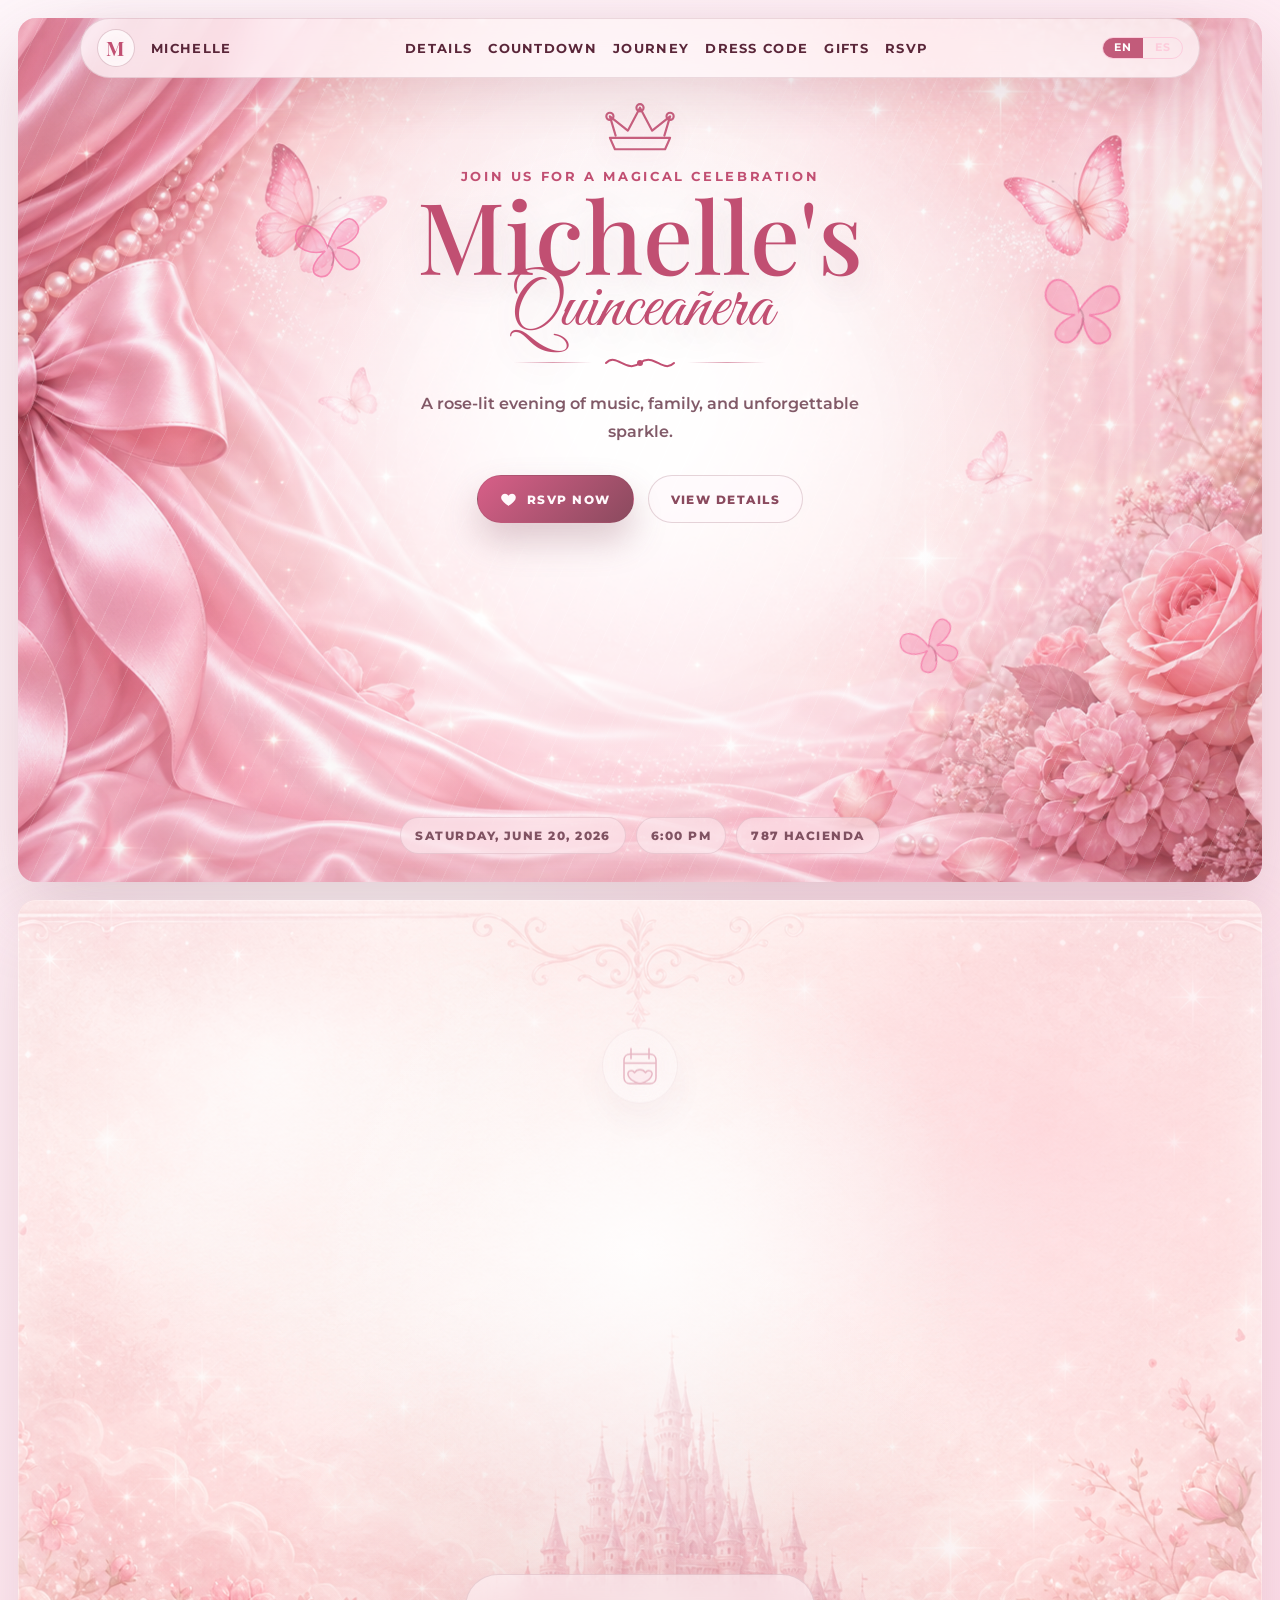
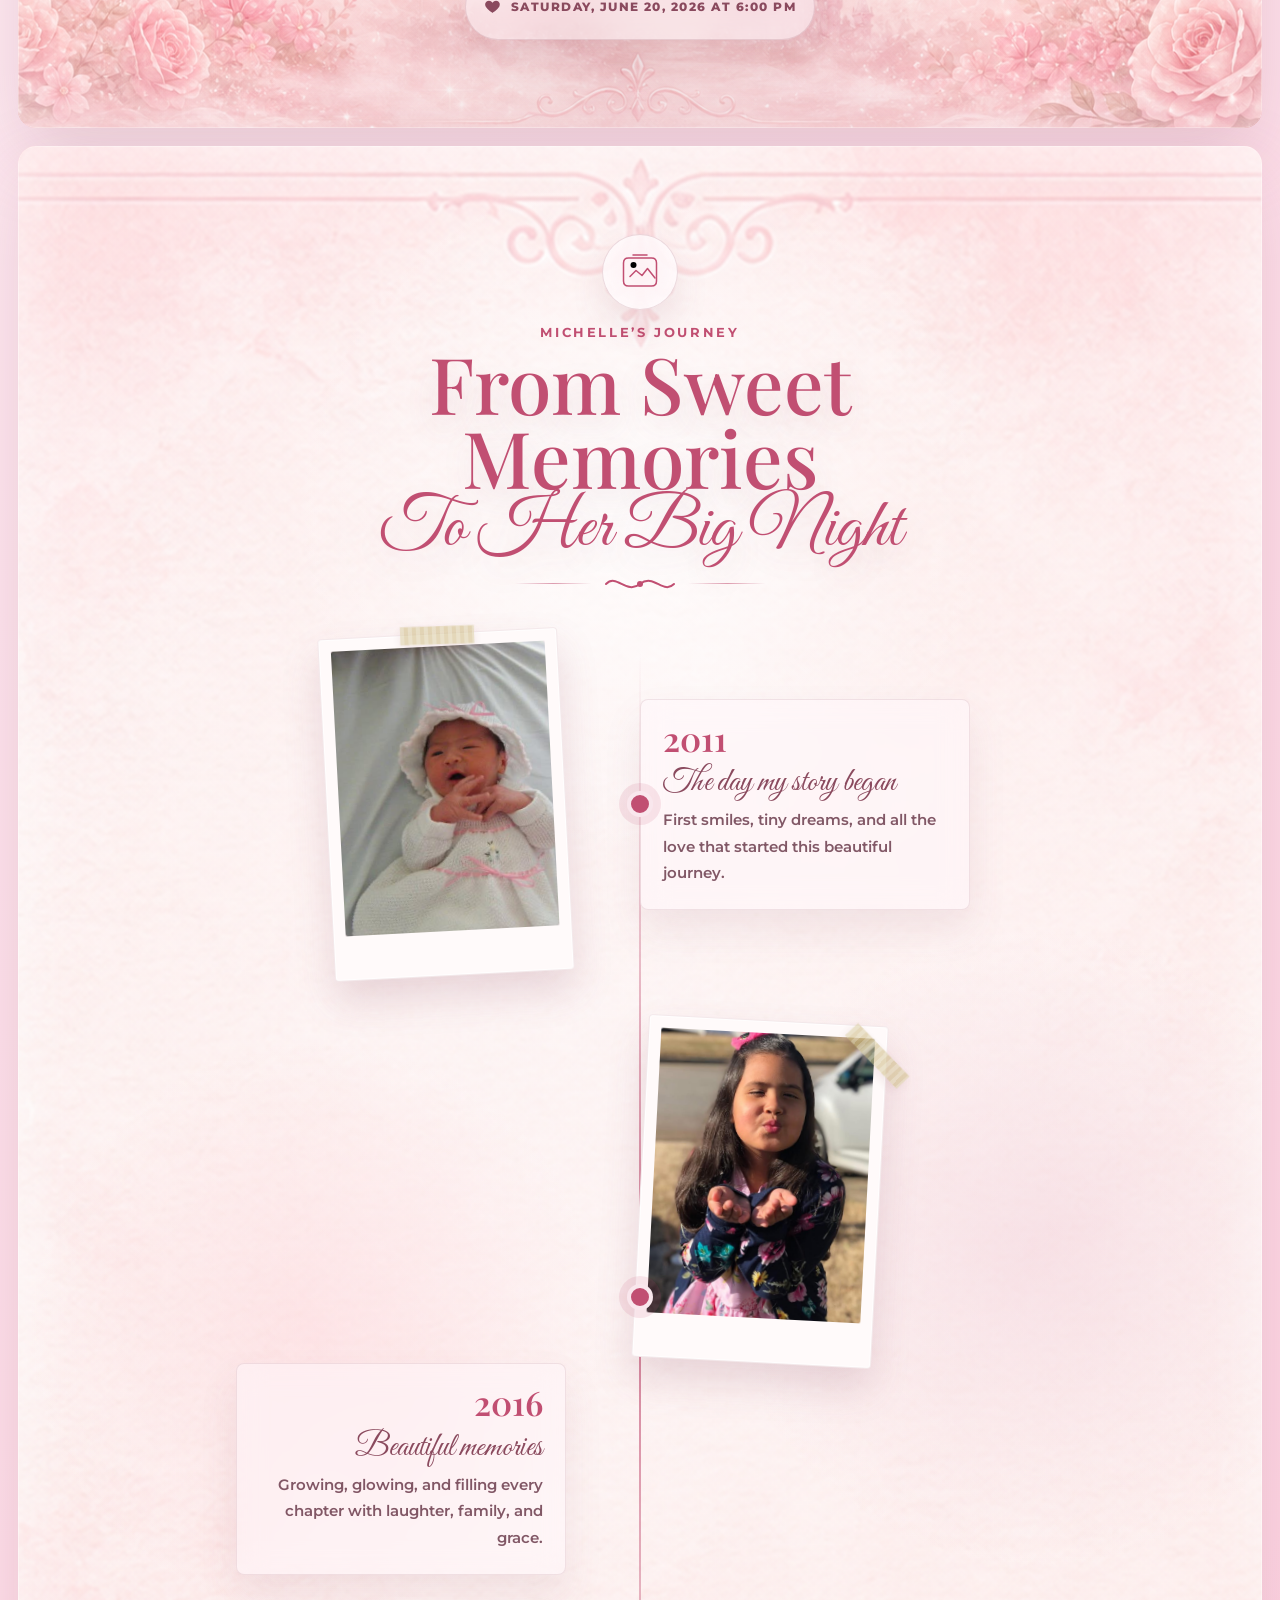
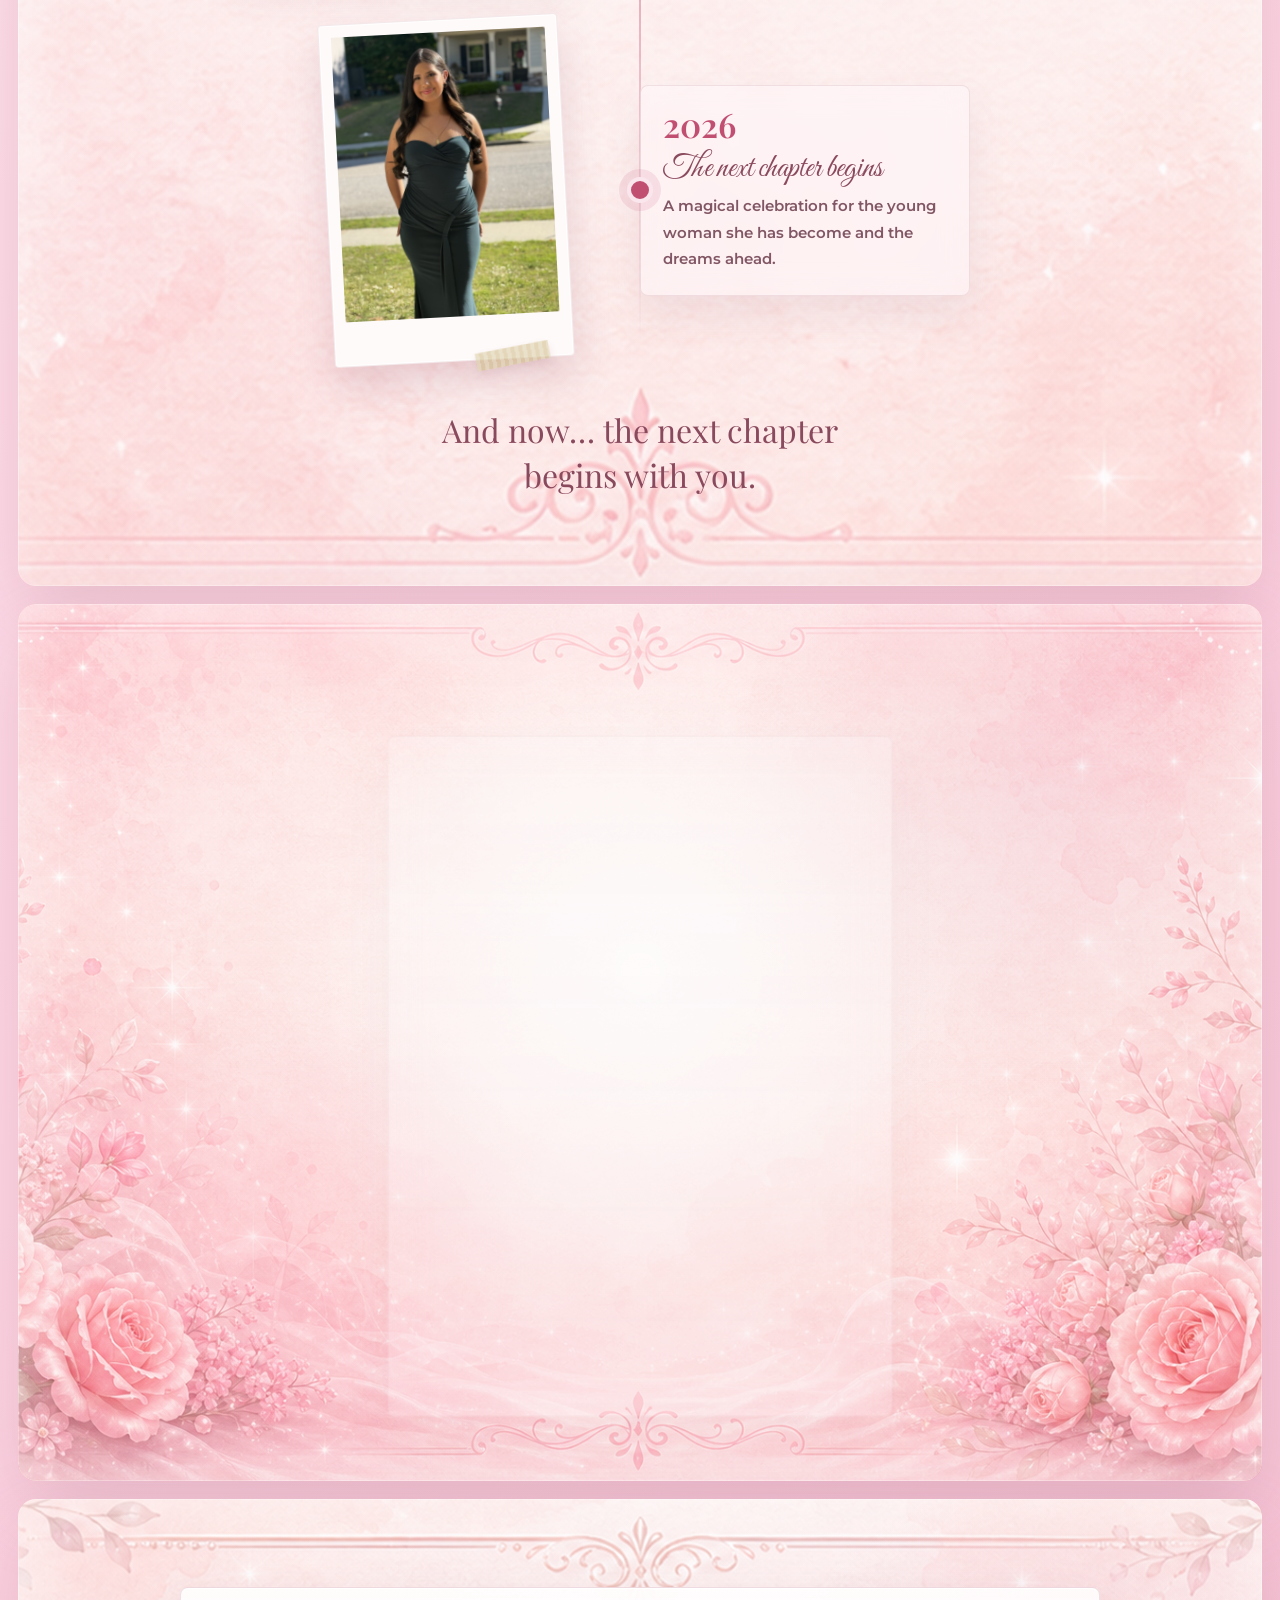
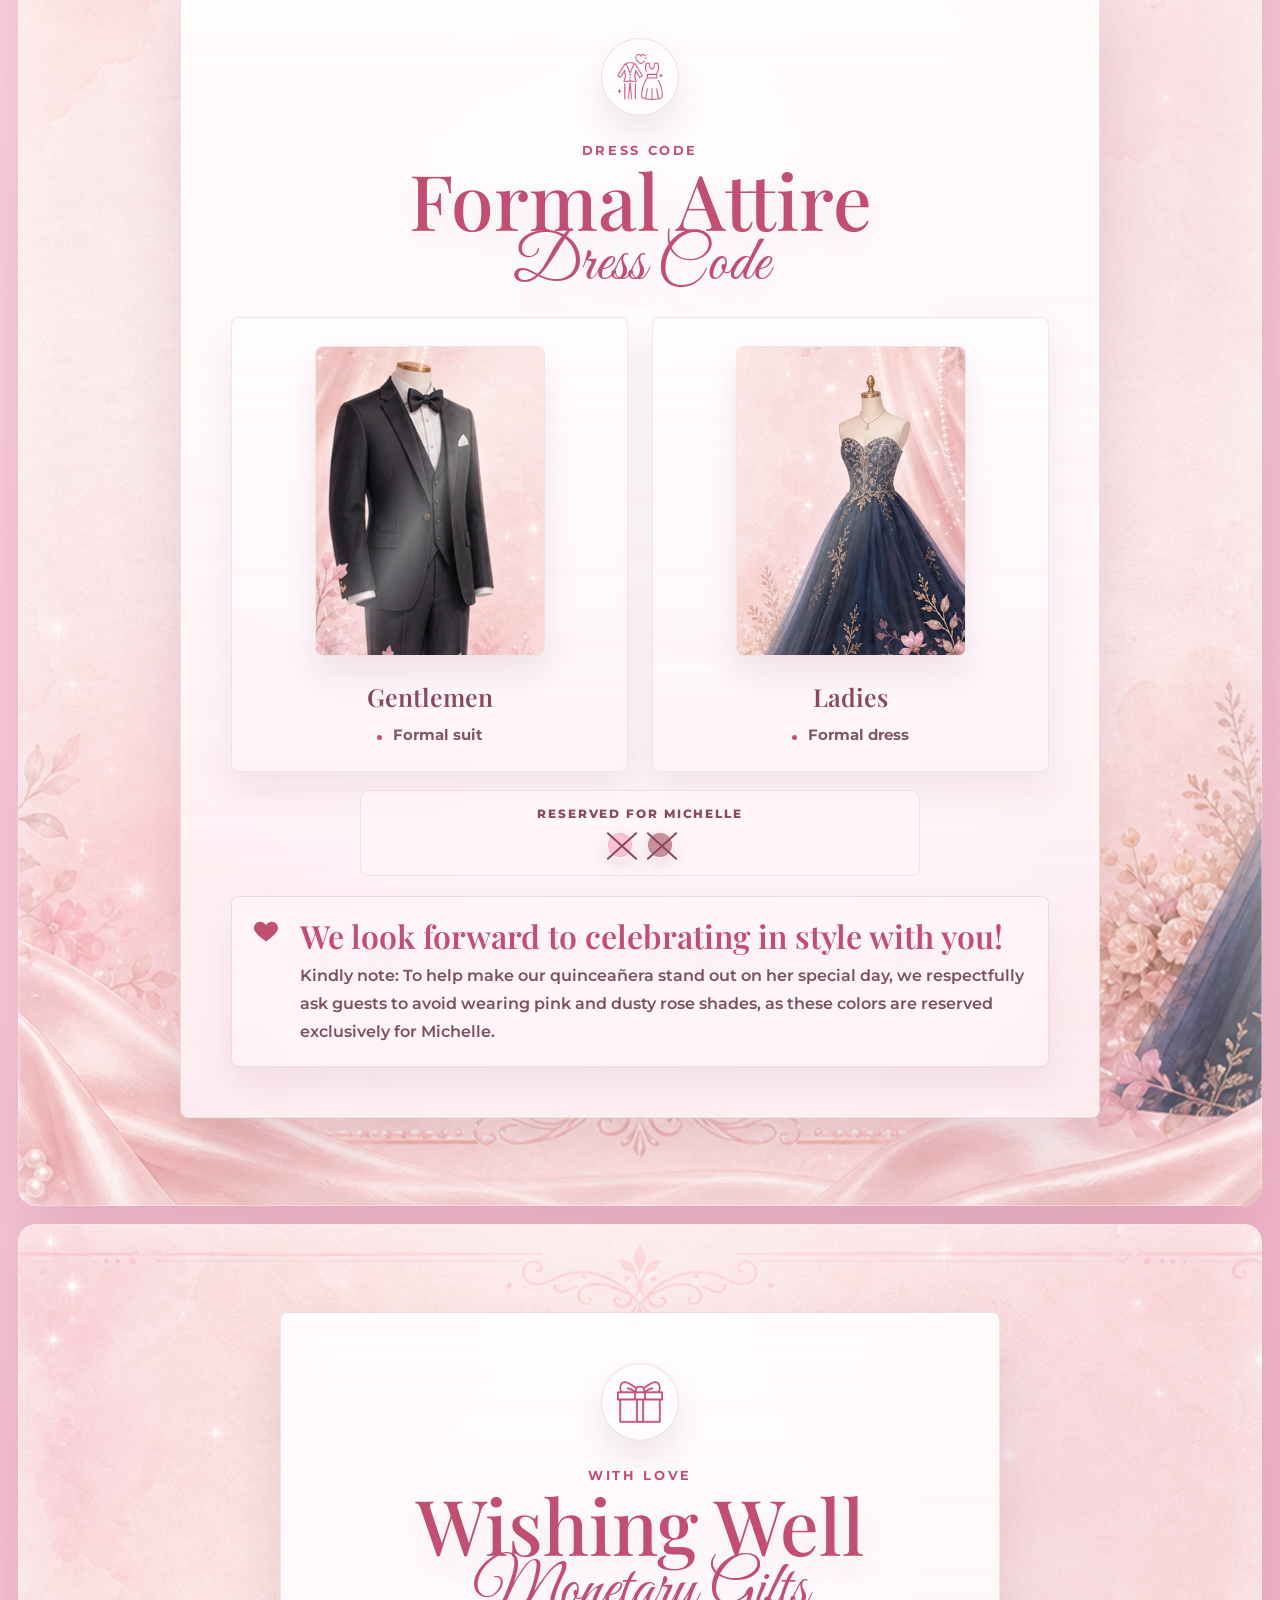
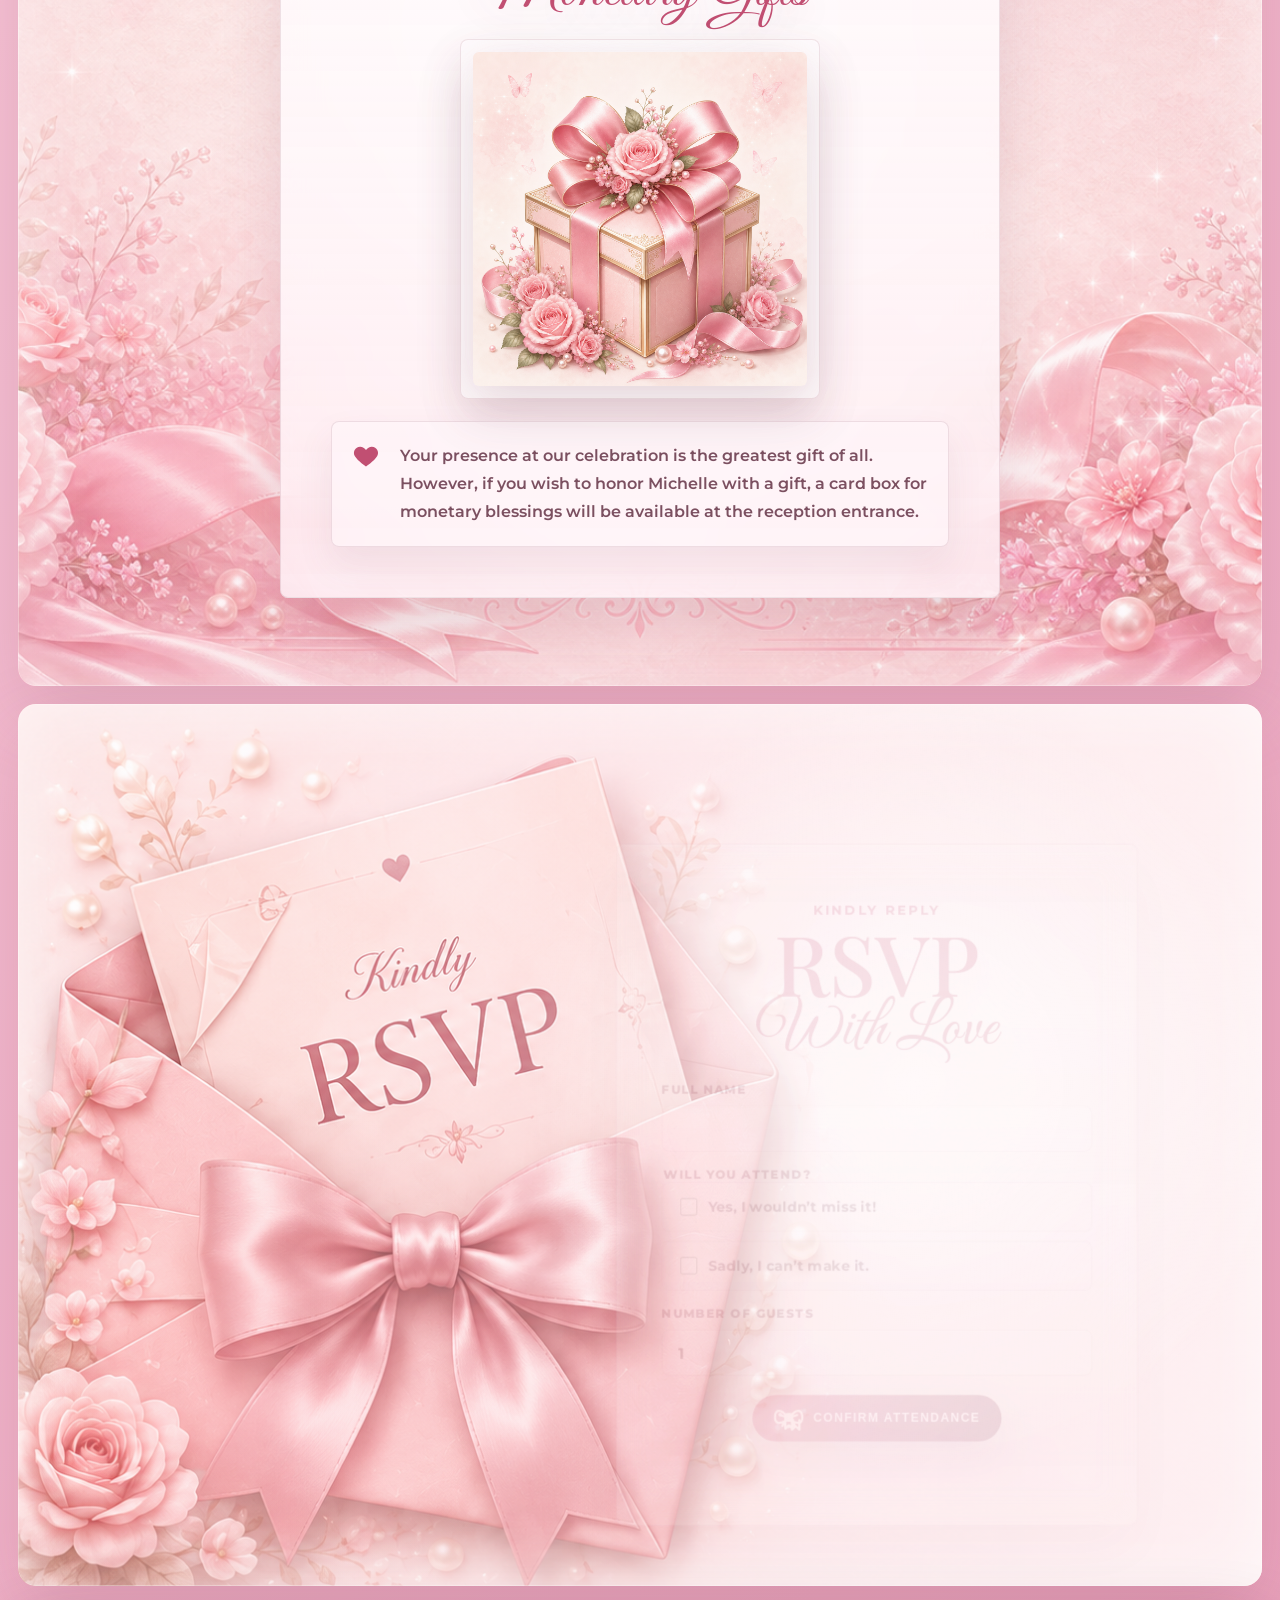
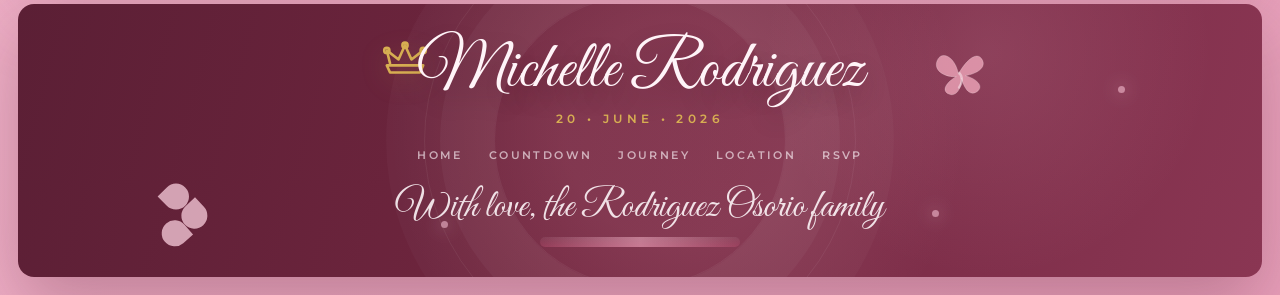
==== index.html @ 4de67189 "Add project files" ====
<!DOCTYPE html>
<html lang="en">
  <head>
    <meta charset="UTF-8" />
    <meta name="viewport" content="width=device-width, initial-scale=1.0" />
    <title>Michelle's Quinceanera Hero</title>
    <link rel="preconnect" href="https://fonts.googleapis.com" />
    <link rel="preconnect" href="https://fonts.gstatic.com" crossorigin />
    <link
      href="https://fonts.googleapis.com/css2?family=Great+Vibes&family=Montserrat:wght@400;500;600;700&family=Playfair+Display:wght@500;600;700&display=swap"
      rel="stylesheet"
    />
    <link rel="stylesheet" href="styles.css" />
  </head>
  <body>
    <div class="petal-field" aria-hidden="true"></div>

    <main class="page-shell">
      <nav class="hero__nav" aria-label="Primary">
        <a class="brand" href="#" aria-label="Michelle's celebration home">
          <span class="brand__mark">M</span>
          <span>Michelle</span>
        </a>
        <button
          class="nav-toggle"
          type="button"
          aria-label="Open navigation menu"
          aria-controls="primary-menu"
          aria-expanded="false"
        >
          <span></span>
          <span></span>
          <span></span>
        </button>
        <div class="nav-links" id="primary-menu" aria-label="Event sections">
          <a href="#event-details" data-i18n="nav-details">Details</a>
          <a href="#countdown" data-i18n="nav-countdown">Countdown</a>
          <a href="#journey" data-i18n="nav-journey">Journey</a>
          <a href="#dress-code" data-i18n="nav-dresscode">Dress Code</a>
          <a href="#gifts" data-i18n="nav-gifts">Gifts</a>
          <a href="#rsvp" data-i18n="nav-rsvp">RSVP</a>
        </div>
        <div class="lang-nav-group" role="group" aria-label="Select language">
          <button class="lang-nav-btn is-active" id="lang-nav-en" type="button" lang="en">EN</button>
          <button class="lang-nav-btn" id="lang-nav-es" type="button" lang="es">ES</button>
        </div>
      </nav>

      <section class="hero" aria-labelledby="hero-title">
        <div class="hero__image" aria-hidden="true"></div>
        <div class="hero__veil" aria-hidden="true"></div>
        <div class="hero__sparkles" aria-hidden="true">
          <span style="--x: 14%; --y: 18%; --d: 0s; --s: 0.8"></span>
          <span style="--x: 26%; --y: 72%; --d: 1.2s; --s: 0.55"></span>
          <span style="--x: 46%; --y: 20%; --d: 0.4s; --s: 0.7"></span>
          <span style="--x: 60%; --y: 68%; --d: 1.7s; --s: 0.6"></span>
          <span style="--x: 75%; --y: 24%; --d: 0.9s; --s: 0.9"></span>
          <span style="--x: 87%; --y: 54%; --d: 2.1s; --s: 0.7"></span>
          <span style="--x: 94%; --y: 18%; --d: 1.5s; --s: 0.5"></span>
        </div>

        <div class="butterfly butterfly--one" aria-hidden="true">
          <svg viewBox="0 0 96 80" role="img">
            <path d="M45 38C34 9 9 3 5 22c-4 20 22 26 37 21-13 11-23 28-7 32 14 3 20-16 16-31 6 13 18 30 30 19 13-12-6-23-24-24 18-6 35-20 23-33C68-7 52 16 45 38Z" />
            <path d="M46 36c7 5 9 16 4 25" />
          </svg>
        </div>
        <div class="butterfly butterfly--two" aria-hidden="true">
          <svg viewBox="0 0 96 80" role="img">
            <path d="M45 38C34 9 9 3 5 22c-4 20 22 26 37 21-13 11-23 28-7 32 14 3 20-16 16-31 6 13 18 30 30 19 13-12-6-23-24-24 18-6 35-20 23-33C68-7 52 16 45 38Z" />
            <path d="M46 36c7 5 9 16 4 25" />
          </svg>
        </div>
        <div class="butterfly butterfly--three" aria-hidden="true">
          <svg viewBox="0 0 96 80" role="img">
            <path d="M45 38C34 9 9 3 5 22c-4 20 22 26 37 21-13 11-23 28-7 32 14 3 20-16 16-31 6 13 18 30 30 19 13-12-6-23-24-24 18-6 35-20 23-33C68-7 52 16 45 38Z" />
            <path d="M46 36c7 5 9 16 4 25" />
          </svg>
        </div>

        <div class="hero__content">
          <div class="crown" aria-hidden="true">
            <svg viewBox="0 0 120 72" role="img">
              <path d="M18 50h84l-7 16H25L18 50Z" />
              <path d="M26 47 18 20l25 20L60 8l17 32 25-20-8 27" />
              <circle cx="18" cy="20" r="5" />
              <circle cx="60" cy="8" r="5" />
              <circle cx="102" cy="20" r="5" />
            </svg>
          </div>
          <p class="eyebrow" data-i18n="hero-eyebrow">Join us for a magical celebration</p>
          <h1 id="hero-title">
            <span>Michelle's</span>
            <strong>Quincea&ntilde;era</strong>
          </h1>
          <div class="divider" aria-hidden="true">
            <span></span>
            <svg viewBox="0 0 72 18" role="img">
              <path d="M2 9c11-11 20 11 34 0s23 11 34 0" />
              <circle cx="36" cy="9" r="3" />
            </svg>
            <span></span>
          </div>
          <p class="hero__copy" data-i18n="hero-copy">
            A rose-lit evening of music, family, and unforgettable sparkle.
          </p>
          <div class="hero__actions">
            <a class="button button--primary" href="#rsvp">
              <svg viewBox="0 0 24 24" aria-hidden="true">
                <path d="M12 21s-7-4.5-9.5-8.7C.3 8.5 2.7 4 7 4c2.1 0 3.8 1.1 5 2.8C13.2 5.1 14.9 4 17 4c4.3 0 6.7 4.5 4.5 8.3C19 16.5 12 21 12 21Z" />
              </svg>
              <span data-i18n="hero-btn-rsvp">RSVP Now</span>
            </a>
            <a class="button button--ghost" href="#event-details" data-i18n="hero-btn-details">View Details</a>
          </div>
        </div>

        <div class="hero__meta" aria-label="Event summary">
          <span data-i18n="hero-meta-date">Saturday, June 20, 2026</span>
          <span>6:00 PM</span>
          <span>787 Hacienda</span>
        </div>
      </section>

      <section
        id="countdown"
        class="countdown-section"
        aria-labelledby="countdown-title"
        data-event-date="2026-06-20T18:00:00-04:00"
      >
        <div class="countdown-section__bg" aria-hidden="true"></div>
        <div class="countdown-section__sparkles" aria-hidden="true">
          <span style="--x: 12%; --y: 18%; --d: 0s"></span>
          <span style="--x: 28%; --y: 78%; --d: 1.4s"></span>
          <span style="--x: 52%; --y: 12%; --d: 0.8s"></span>
          <span style="--x: 78%; --y: 76%; --d: 2s"></span>
          <span style="--x: 91%; --y: 28%; --d: 1.1s"></span>
        </div>

        <div class="countdown-intro">
          <div class="section-icon" aria-hidden="true">
            <svg viewBox="0 0 96 96" role="img">
              <path d="M28 25h40c7 0 12 5 12 12v35c0 7-5 12-12 12H28c-7 0-12-5-12-12V37c0-7 5-12 12-12Z" />
              <path d="M30 14v20M66 14v20M17 43h62" />
              <path d="M37 62c5-8 17-8 22 0 5-8 17-3 12 7-5 11-23 15-23 15s-18-4-23-15c-5-10 7-15 12-7Z" />
            </svg>
          </div>
          <p class="eyebrow" data-i18n="countdown-eyebrow">The magical night begins in</p>
          <h2 id="countdown-title">
            <span data-i18n="countdown-h2-span">Counting Every</span>
            <strong data-i18n="countdown-h2-strong">Sparkling Moment</strong>
          </h2>
          <div class="divider" aria-hidden="true">
            <span></span>
            <svg viewBox="0 0 72 18" role="img">
              <path d="M2 9c11-11 20 11 34 0s23 11 34 0" />
              <circle cx="36" cy="9" r="3" />
            </svg>
            <span></span>
          </div>
        </div>

        <div class="countdown" role="timer" aria-live="polite">
          <article class="time-card" aria-label="Days remaining">
            <div class="rolling-value" data-unit="days" data-digits="3">000</div>
            <p data-i18n="countdown-days">Days</p>
          </article>
          <article class="time-card" aria-label="Hours remaining">
            <div class="rolling-value" data-unit="hours" data-digits="2">00</div>
            <p data-i18n="countdown-hours">Hours</p>
          </article>
          <article class="time-card" aria-label="Minutes remaining">
            <div class="rolling-value" data-unit="minutes" data-digits="2">00</div>
            <p data-i18n="countdown-minutes">Minutes</p>
          </article>
          <article class="time-card" aria-label="Seconds remaining">
            <div class="rolling-value" data-unit="seconds" data-digits="2">00</div>
            <p data-i18n="countdown-seconds">Seconds</p>
          </article>
        </div>

        <div class="countdown-note">
          <svg viewBox="0 0 24 24" aria-hidden="true">
            <path d="M12 21s-7-4.5-9.5-8.7C.3 8.5 2.7 4 7 4c2.1 0 3.8 1.1 5 2.8C13.2 5.1 14.9 4 17 4c4.3 0 6.7 4.5 4.5 8.3C19 16.5 12 21 12 21Z" />
          </svg>
          <span data-i18n="countdown-note">Saturday, June 20, 2026 at 6:00 PM</span>
        </div>
      </section>

      <section class="journey-section" id="journey" aria-labelledby="journey-title">
        <div class="journey-section__bg" aria-hidden="true"></div>
        <div class="journey-section__sparkles" aria-hidden="true">
          <span style="--x: 9%; --y: 22%; --d: 0.2s"></span>
          <span style="--x: 21%; --y: 72%; --d: 1.6s"></span>
          <span style="--x: 47%; --y: 16%; --d: 0.9s"></span>
          <span style="--x: 76%; --y: 70%; --d: 2.2s"></span>
          <span style="--x: 91%; --y: 34%; --d: 1.1s"></span>
        </div>

        <div class="journey-intro">
          <div class="section-icon section-icon--journey" aria-hidden="true">
            <svg viewBox="0 0 96 96" role="img">
              <path d="M25 76h46c6 0 10-4 10-10V30c0-6-4-10-10-10H25c-6 0-10 4-10 10v36c0 6 4 10 10 10Z" />
              <path d="M28 57 40 45l12 10 11-14 15 19" />
              <circle cx="35" cy="34" r="6" />
              <path d="M34 14h28" />
            </svg>
          </div>
          <p class="eyebrow" data-i18n="journey-eyebrow">Michelle's Journey</p>
          <h2 id="journey-title">
            <span data-i18n="journey-h2-span">From Sweet Memories</span>
            <strong data-i18n="journey-h2-strong">To Her Big Night</strong>
          </h2>
          <div class="divider" aria-hidden="true">
            <span></span>
            <svg viewBox="0 0 72 18" role="img">
              <path d="M2 9c11-11 20 11 34 0s23 11 34 0" />
              <circle cx="36" cy="9" r="3" />
            </svg>
            <span></span>
          </div>
        </div>

        <div class="journey-timeline" aria-label="Michelle's journey timeline">
          <article class="journey-item journey-item--left">
            <div class="photo-print photo-print--tilt-left">
              <span class="tape tape--top" aria-hidden="true"></span>
              <div class="photo-frame photo-frame--2011">
                <img src="assets/michelle-2011.jpg" alt="Michelle in 2011" />
              </div>
            </div>
            <div class="journey-copy">
              <time datetime="2011">2011</time>
              <h3 data-i18n="journey-item1-h3">The day my story began</h3>
              <p data-i18n="journey-item1-p">First smiles, tiny dreams, and all the love that started this beautiful journey.</p>
            </div>
          </article>

          <article class="journey-item journey-item--right">
            <div class="photo-print photo-print--tilt-right">
              <span class="tape tape--corner" aria-hidden="true"></span>
              <div class="photo-frame photo-frame--2016">
                <img src="assets/michelle-2016.jpg" alt="Michelle in 2016" />
              </div>
            </div>
            <div class="journey-copy">
              <time datetime="2016">2016</time>
              <h3 data-i18n="journey-item2-h3">Beautiful memories</h3>
              <p data-i18n="journey-item2-p">Growing, glowing, and filling every chapter with laughter, family, and grace.</p>
            </div>
          </article>

          <article class="journey-item journey-item--left">
            <div class="photo-print photo-print--tilt-left">
              <span class="tape tape--bottom" aria-hidden="true"></span>
              <div class="photo-frame photo-frame--2026">
                <img src="assets/michelle-2026.jpg" alt="Michelle in 2026" />
              </div>
            </div>
            <div class="journey-copy">
              <time datetime="2026">2026</time>
              <h3 data-i18n="journey-item3-h3">The next chapter begins</h3>
              <p data-i18n="journey-item3-p">A magical celebration for the young woman she has become and the dreams ahead.</p>
            </div>
          </article>
        </div>

        <p class="journey-ending" data-i18n="journey-ending">And now... the next chapter begins with you.</p>
      </section>

      <section class="event-section" id="event-details" aria-labelledby="event-title">
        <div class="event-section__bg" aria-hidden="true"></div>
        <div class="event-section__sparkles" aria-hidden="true">
          <span style="--x: 13%; --y: 20%; --d: 0.1s"></span>
          <span style="--x: 25%; --y: 72%; --d: 1.2s"></span>
          <span style="--x: 56%; --y: 16%; --d: 0.7s"></span>
          <span style="--x: 76%; --y: 68%; --d: 2s"></span>
          <span style="--x: 90%; --y: 32%; --d: 1.5s"></span>
        </div>

        <div class="event-card">
          <div class="event-card__ornament" aria-hidden="true">
            <svg viewBox="0 0 96 96" role="img">
              <path d="M18 40h60l-6-18H24l-6 18Z" />
              <path d="M22 40c0 6 9 6 9 0 0 6 9 6 9 0 0 6 9 6 9 0 0 6 9 6 9 0 0 6 9 6 9 0 0 6 9 6 9 0" />
              <path d="M24 46v32h48V46" />
              <path d="M38 78V58h20v20M31 56h8M57 56h8M16 78h64" />
            </svg>
          </div>

          <p class="eyebrow" data-i18n="event-eyebrow">Reception</p>
          <h2 id="event-title">
            <span data-i18n="event-h2-span">Event</span>
            <strong data-i18n="event-h2-strong">Details</strong>
          </h2>

          <div class="event-card__body">
            <div class="event-detail">
              <span class="event-detail__icon" aria-hidden="true">
                <svg viewBox="0 0 24 24" role="img">
                  <path d="M4 21h16M6 21V9l6-5 6 5v12M10 21v-7h4v7M9 10h6" />
                </svg>
              </span>
              <div>
                <h3>787 Hacienda</h3>
                <address>
                  787 Hospital, DR<br />
                  Gainesville, GA<br />
                  30501
                </address>
              </div>
            </div>

            <div class="event-detail">
              <span class="event-detail__icon" aria-hidden="true">
                <svg viewBox="0 0 24 24" role="img">
                  <path d="M12 21s7-5.2 7-12a7 7 0 0 0-14 0c0 6.8 7 12 7 12Z" />
                  <circle cx="12" cy="9" r="2.5" />
                </svg>
              </span>
              <div>
                <h3 data-i18n="event-location">Gainesville, GA</h3>
                <p>6:00 PM</p>
              </div>
            </div>
          </div>

          <a
            class="button button--primary event-map"
            href="https://www.google.com/maps/search/?api=1&query=787%20Hospital%20Dr%20Gainesville%20GA%2030501"
            target="_blank"
            rel="noreferrer"
          >
            <svg viewBox="0 0 24 24" aria-hidden="true">
              <path d="M12 21s7-5.2 7-12a7 7 0 0 0-14 0c0 6.8 7 12 7 12Z" />
              <circle cx="12" cy="9" r="2.5" />
            </svg>
            <span data-i18n="event-btn-map">View Map</span>
          </a>
        </div>
      </section>

      <section class="dress-section" id="dress-code" aria-labelledby="dress-title">
        <div class="dress-section__bg" aria-hidden="true"></div>
        <div class="dress-section__sparkles" aria-hidden="true">
          <span style="--x: 10%; --y: 24%; --d: 0.2s"></span>
          <span style="--x: 24%; --y: 78%; --d: 1.4s"></span>
          <span style="--x: 50%; --y: 14%; --d: 0.8s"></span>
          <span style="--x: 78%; --y: 74%; --d: 2.1s"></span>
          <span style="--x: 91%; --y: 32%; --d: 1.2s"></span>
        </div>

        <div class="dress-card">
          <div class="dress-card__ornament" aria-hidden="true">
            <img src="assets/wedding-dress-pink.png" alt="" />
          </div>
          <p class="eyebrow" data-i18n="dress-eyebrow">Dress Code</p>
          <h2 id="dress-title">
            <span data-i18n="dress-h2-span">Formal Attire</span>
            <strong data-i18n="dress-h2-strong">Dress Code</strong>
          </h2>

          <div class="attire-grid" aria-label="Formal attire guidance">
            <article class="attire-option">
              <figure class="attire-photo attire-photo--suit">
                <img src="assets/dress-code-suit.png" alt="Dark formal suit" />
              </figure>
              <h3 data-i18n="dress-gentlemen">Gentlemen</h3>
              <ul>
                <li data-i18n="dress-suit">Formal suit</li>
              </ul>
            </article>

            <article class="attire-option">
              <figure class="attire-photo attire-photo--dress">
                <img src="assets/dress-code-gown.png" alt="Navy formal gown with gold details" />
              </figure>
              <h3 data-i18n="dress-ladies">Ladies</h3>
              <ul>
                <li data-i18n="dress-gown">Formal dress</li>
              </ul>
            </article>
          </div>

          <div class="reserved-colors" aria-label="Colors reserved for Michelle">
            <p data-i18n="dress-reserved">Reserved for Michelle</p>
            <div class="palette-row palette-row--reserved">
              <span style="--swatch: #fdc1d6" aria-label="Pink"></span>
              <span style="--swatch: #c98f9b" aria-label="Dusty rose"></span>
            </div>
          </div>

          <div class="dress-note">
            <svg viewBox="0 0 24 24" aria-hidden="true">
              <path d="M12 21s-7-4.5-9.5-8.7C.3 8.5 2.7 4 7 4c2.1 0 3.8 1.1 5 2.8C13.2 5.1 14.9 4 17 4c4.3 0 6.7 4.5 4.5 8.3C19 16.5 12 21 12 21Z" />
            </svg>
            <div>
              <h2 data-i18n="dress-note-h2">We look forward to celebrating in style with you!</h2>
              <p data-i18n="dress-note-p">
                Kindly note: To help make our quincea&ntilde;era stand out on her special day,
                we respectfully ask guests to avoid wearing pink and dusty rose shades, as these colors
                are reserved exclusively for Michelle.
              </p>
            </div>
          </div>
        </div>
      </section>

      <section class="gift-section" id="gifts" aria-labelledby="gift-title">
        <div class="gift-section__bg" aria-hidden="true"></div>
        <div class="gift-section__sparkles" aria-hidden="true">
          <span style="--x: 11%; --y: 24%; --d: 0.2s"></span>
          <span style="--x: 27%; --y: 76%; --d: 1.4s"></span>
          <span style="--x: 51%; --y: 13%; --d: 0.8s"></span>
          <span style="--x: 78%; --y: 73%; --d: 2.1s"></span>
          <span style="--x: 91%; --y: 30%; --d: 1.2s"></span>
        </div>

        <article class="gift-card">
          <div class="gift-card__ornament" aria-hidden="true">
            <img src="assets/gift-icon-pink.png" alt="" />
          </div>
          <p class="eyebrow" data-i18n="gifts-eyebrow">With Love</p>
          <h2 id="gift-title">
            <span data-i18n="gifts-h2-span">Wishing Well</span>
            <strong data-i18n="gifts-h2-strong">Monetary Gifts</strong>
          </h2>

          <figure class="gift-card__image">
            <img src="assets/gift-box-blended.png" alt="Pink gift box with roses and satin bow" />
          </figure>

          <div class="gift-card__message">
            <svg viewBox="0 0 24 24" aria-hidden="true">
              <path d="M12 21s-7-4.5-9.5-8.7C.3 8.5 2.7 4 7 4c2.1 0 3.8 1.1 5 2.8C13.2 5.1 14.9 4 17 4c4.3 0 6.7 4.5 4.5 8.3C19 16.5 12 21 12 21Z" />
            </svg>
            <p data-i18n="gifts-message">
              Your presence at our celebration is the greatest gift of all. However,
              if you wish to honor Michelle with a gift, a card box for monetary
              blessings will be available at the reception entrance.
            </p>
          </div>
        </article>
      </section>

      <section class="rsvp-section" id="rsvp" aria-labelledby="rsvp-title">
        <div class="rsvp-section__bg" aria-hidden="true"></div>
        <div class="rsvp-section__sparkles" aria-hidden="true">
          <span style="--x: 12%; --y: 18%; --d: 0.1s"></span>
          <span style="--x: 26%; --y: 78%; --d: 1.3s"></span>
          <span style="--x: 50%; --y: 16%; --d: 0.8s"></span>
          <span style="--x: 76%; --y: 72%; --d: 2s"></span>
          <span style="--x: 92%; --y: 28%; --d: 1.4s"></span>
        </div>

        <article class="rsvp-card">
          <p class="eyebrow" data-i18n="rsvp-eyebrow">Kindly Reply</p>
          <h2 id="rsvp-title">
            <span data-i18n="rsvp-h2-span">RSVP</span>
            <strong data-i18n="rsvp-h2-strong">With Love</strong>
          </h2>

          <form
            class="rsvp-form"
            id="rsvp-form"
            data-script-url="https://script.google.com/macros/s/AKfycbxQ91p-oVYjSXMfI17VfisvQCMaRk6voZ_2aEsW8_5W1t4LOsotkCQ_1B8uXG0U_8Ot/exec"
          >
            <label class="form-field" for="full-name">
              <span data-i18n="rsvp-name">Full Name</span>
              <input id="full-name" name="fullName" type="text" autocomplete="name" required />
            </label>

            <fieldset class="attendance-field">
              <legend data-i18n="rsvp-attend">Will you attend?</legend>
              <label class="choice-card">
                <input type="checkbox" name="attendance" value="Yes, I wouldn't miss it!" />
                <span data-i18n="rsvp-yes">Yes, I wouldn't miss it!</span>
              </label>
              <label class="choice-card">
                <input type="checkbox" name="attendance" value="Sadly, I can't make it." />
                <span data-i18n="rsvp-no">Sadly, I can't make it.</span>
              </label>
            </fieldset>

            <label class="form-field" for="guest-count">
              <span data-i18n="rsvp-guests">Number of Guests</span>
              <input id="guest-count" name="guestCount" type="number" min="0" max="10" value="1" required />
            </label>

            <button class="button button--primary rsvp-submit" type="submit">
              <svg class="button-bow" viewBox="0 0 64 54" aria-hidden="true">
                <path d="M27 22C17 8 5 7 3 21c-2 14 5 20 20 13" />
                <path d="M37 22C47 8 59 7 61 21c2 14-5 20-20 13" />
                <rect x="25" y="18" width="14" height="14" rx="4" />
                <path d="M25 30v19l8-7 8 7V30" />
                <path d="M39 30v21l8-7 8 7V31" />
                <path d="M23 23 14 20M41 23l9-3M26 31c-4 3-6 7-7 12M38 31c4 3 6 7 7 12" />
                <circle cx="14" cy="19" r="1.6" />
                <circle cx="32" cy="44" r="1.6" />
              </svg>
              <span data-i18n="rsvp-submit">Confirm Attendance</span>
            </button>

            <p class="form-status" role="status" aria-live="polite"></p>
          </form>
        </article>
      </section>

      <footer class="site-footer" aria-labelledby="footer-title">
        <div class="footer-accent footer-accent--crown" aria-hidden="true">
          <svg viewBox="0 0 80 54">
            <path d="M12 39h56l-5 11H17l-5-11Z" />
            <path d="M17 36 12 16l18 14L40 8l10 22 18-14-5 20" />
            <circle cx="12" cy="16" r="4" />
            <circle cx="40" cy="8" r="4" />
            <circle cx="68" cy="16" r="4" />
          </svg>
        </div>
        <div class="footer-accent footer-accent--flower" aria-hidden="true">
          <span></span>
        </div>
        <div class="footer-accent footer-accent--butterfly" aria-hidden="true">
          <svg viewBox="0 0 96 80">
            <path d="M45 38C34 9 9 3 5 22c-4 20 22 26 37 21-13 11-23 28-7 32 14 3 20-16 16-31 6 13 18 30 30 19 13-12-6-23-24-24 18-6 35-20 23-33C68-7 52 16 45 38Z" />
            <path d="M46 36c7 5 9 16 4 25" />
          </svg>
        </div>
        <div class="footer-spark footer-spark--one" aria-hidden="true"></div>
        <div class="footer-spark footer-spark--two" aria-hidden="true"></div>
        <div class="footer-spark footer-spark--three" aria-hidden="true"></div>

        <div class="footer-content">
          <p class="footer-script" id="footer-title">Michelle Rodriguez</p>
          <p class="footer-date">20 &bull; June &bull; 2026</p>
          <nav class="footer-nav" aria-label="Footer navigation">
            <a href="#" data-i18n="footer-home">Home</a>
            <a href="#countdown" data-i18n="footer-countdown">Countdown</a>
            <a href="#journey" data-i18n="footer-journey">Journey</a>
            <a href="#event-details" data-i18n="footer-location">Location</a>
            <a href="#rsvp" data-i18n="footer-rsvp">RSVP</a>
          </nav>
          <p class="footer-love" data-i18n="footer-love">With love, the Rodriguez Osorio family</p>
          <div class="footer-ribbon" aria-hidden="true"></div>
        </div>
      </footer>
    </main>

    <!-- Thank-you overlay (shown on successful RSVP) -->
    <div
      class="thankyou-overlay"
      id="thankyou-overlay"
      hidden
      role="dialog"
      aria-modal="true"
      aria-label="Thank you for your RSVP"
    >
      <div class="thankyou-backdrop" id="thankyou-backdrop"></div>
      <div class="thankyou-card">
        <button class="thankyou-close" id="thankyou-close" aria-label="Close thank you message">
          <svg viewBox="0 0 24 24" aria-hidden="true">
            <path d="M18 6 6 18M6 6l12 12" />
          </svg>
        </button>
        <picture>
          <source media="(max-width: 640px)" srcset="assets/thank-you-responsive.png" />
          <img
            class="thankyou-img"
            src="assets/thank-you-desktop.png"
            alt="Thank you! Your response has been received. We can't wait to celebrate this special day with you."
            draggable="false"
          />
        </picture>
      </div>
    </div>

    <script src="https://cdn.jsdelivr.net/npm/gsap@3.13.0/dist/gsap.min.js"></script>
    <script src="script.js"></script>
  </body>
</html>
---- styles.css ----
:root {
  --blush: #fdc1d6;
  --baby-pink: #ffb5c1;
  --rose-mist: #f7d6e0;
  --mauve: #e8b4c7;
  --wine: #8a4a5e;
  --berry: #c14f72;
  --ink: #5a2639;
  --cream: #fff8fb;
  --glow-x: 50%;
  --glow-y: 45%;
}

* {
  box-sizing: border-box;
}

html {
  scroll-behavior: smooth;
}

#event-details,
#countdown,
#journey,
#dress-code,
#gifts,
#rsvp {
  scroll-margin-top: 104px;
}

body {
  margin: 0;
  min-height: 100vh;
  color: var(--ink);
  background:
    radial-gradient(circle at 30% 10%, rgba(255, 255, 255, 0.9), transparent 24rem),
    linear-gradient(135deg, #fff7fb 0%, #ffd7e5 46%, #eaa1bc 100%);
  font-family: "Montserrat", "Poppins", Arial, sans-serif;
}

a {
  color: inherit;
  text-decoration: none;
}

.petal-field {
  position: fixed;
  inset: 0;
  z-index: 35;
  overflow: hidden;
  pointer-events: none;
}

.petal {
  position: absolute;
  top: -12vh;
  left: var(--x);
  width: var(--size);
  opacity: var(--petal-opacity);
  filter: drop-shadow(0 10px 10px rgba(193, 79, 114, 0.08));
  animation: petalFall var(--duration) linear infinite;
  animation-delay: var(--delay);
}

.petal::before {
  content: "";
  display: block;
  aspect-ratio: 0.74;
  border-radius: 72% 28% 72% 28% / 78% 34% 66% 22%;
  background:
    radial-gradient(circle at 68% 26%, rgba(255, 255, 255, 0.78), transparent 28%),
    linear-gradient(145deg, rgba(255, 248, 251, 0.96), rgba(253, 193, 214, 0.84) 45%, rgba(193, 79, 114, 0.36));
  box-shadow: inset -4px -8px 12px rgba(193, 79, 114, 0.08);
  transform: rotate(var(--tilt));
  animation: petalFlutter var(--flutter) ease-in-out infinite alternate;
}

.page-shell {
  min-height: 100vh;
  padding: 18px;
}

.hero,
.countdown-section,
.journey-section,
.event-section,
.dress-section,
.gift-section,
.rsvp-section {
  margin-inline: auto;
}

.hero {
  position: relative;
  display: grid;
  min-height: calc(100vh - 36px);
  overflow: hidden;
  isolation: isolate;
  border-radius: 18px;
  box-shadow: 0 28px 80px rgba(138, 74, 94, 0.24);
}

.hero__image,
.hero__veil,
.hero__sparkles,
.hero::before,
.hero::after {
  position: absolute;
  inset: 0;
}

.hero__image {
  z-index: -5;
  background-image: url("assets/quince-hero-bg.png");
  background-size: cover;
  background-position: center;
  transform: scale(1.04);
  animation: backgroundDrift 18s ease-in-out infinite alternate;
}

.hero__veil {
  z-index: -4;
  background:
    radial-gradient(circle at var(--glow-x) var(--glow-y), rgba(255, 255, 255, 0.94) 0 8%, rgba(255, 236, 244, 0.58) 30%, transparent 55%),
    linear-gradient(90deg, rgba(255, 198, 218, 0.2), rgba(255, 255, 255, 0.44) 42%, rgba(255, 210, 226, 0.2));
  mix-blend-mode: screen;
}

.hero::before {
  content: "";
  z-index: -3;
  background:
    repeating-linear-gradient(115deg, rgba(255, 255, 255, 0.16) 0 1px, transparent 1px 22px),
    radial-gradient(circle at 50% 50%, transparent 0 28%, rgba(138, 74, 94, 0.1) 100%);
  opacity: 0.7;
  pointer-events: none;
}

.hero::after {
  content: "";
  z-index: -2;
  background: linear-gradient(110deg, transparent 0 34%, rgba(255, 255, 255, 0.42) 48%, transparent 62%);
  transform: translateX(-72%);
  animation: satinSweep 7s ease-in-out infinite;
  pointer-events: none;
}

.hero__nav {
  position: fixed;
  top: 18px;
  left: 50%;
  z-index: 40;
  display: flex;
  align-items: center;
  justify-content: space-between;
  gap: 18px;
  width: min(1120px, calc(100% - 36px));
  margin-inline: auto;
  padding: 10px 16px;
  border: 1px solid rgba(138, 74, 94, 0.16);
  border-radius: 999px;
  background: rgba(255, 248, 251, 0.72);
  box-shadow: 0 18px 48px rgba(138, 74, 94, 0.14);
  backdrop-filter: blur(18px);
  font-size: 0.82rem;
  font-weight: 700;
  text-transform: uppercase;
  letter-spacing: 0.1em;
  transform: translateX(-50%);
}

.brand,
.nav-links {
  display: inline-flex;
  align-items: center;
  gap: clamp(8px, 1.4vw, 16px);
}

.brand__mark {
  display: grid;
  width: 38px;
  height: 38px;
  place-items: center;
  border: 1px solid rgba(138, 74, 94, 0.24);
  border-radius: 50%;
  color: var(--berry);
  background: rgba(255, 248, 251, 0.6);
  font-family: "Playfair Display", Georgia, serif;
  font-size: 1.24rem;
  text-transform: none;
  box-shadow: inset 0 0 20px rgba(255, 255, 255, 0.82);
}

.nav-links a {
  position: relative;
  padding: 8px 0;
}

.nav-links a::after {
  content: "";
  position: absolute;
  right: 0;
  bottom: 2px;
  left: 0;
  height: 1px;
  background: currentColor;
  transform: scaleX(0);
  transform-origin: right;
  transition: transform 260ms ease;
}

.nav-links a:hover::after {
  transform: scaleX(1);
  transform-origin: left;
}

.nav-toggle {
  display: none;
  width: 42px;
  height: 42px;
  place-items: center;
  border: 1px solid rgba(138, 74, 94, 0.18);
  border-radius: 50%;
  color: var(--berry);
  background: linear-gradient(145deg, rgba(255, 255, 255, 0.86), rgba(255, 221, 233, 0.72));
  box-shadow: inset 0 0 16px rgba(255, 255, 255, 0.72), 0 10px 24px rgba(193, 79, 114, 0.14);
  cursor: pointer;
}

.nav-toggle span {
  grid-area: 1 / 1;
  width: 18px;
  height: 2px;
  border-radius: 999px;
  background: currentColor;
  transition: transform 260ms ease, opacity 220ms ease;
}

.nav-toggle span:nth-child(1) {
  transform: translateY(-6px);
}

.nav-toggle span:nth-child(3) {
  transform: translateY(6px);
}

.hero__nav.is-open .nav-toggle span:nth-child(1) {
  transform: rotate(45deg);
}

.hero__nav.is-open .nav-toggle span:nth-child(2) {
  opacity: 0;
}

.hero__nav.is-open .nav-toggle span:nth-child(3) {
  transform: rotate(-45deg);
}

.hero__content {
  position: relative;
  z-index: 2;
  display: grid;
  width: min(720px, calc(100% - 48px));
  margin: auto;
  justify-items: center;
  text-align: center;
  transform: translateY(-10px);
  animation: contentRise 900ms cubic-bezier(0.2, 0.8, 0.2, 1) both;
}

.crown {
  width: 86px;
  color: var(--berry);
  opacity: 0.9;
  filter: drop-shadow(0 8px 16px rgba(193, 79, 114, 0.18));
  animation: crownFloat 5s ease-in-out infinite;
}

.crown svg,
.divider svg,
.button svg,
.butterfly svg,
.section-icon svg,
.countdown-note svg,
.event-card svg,
.dress-card svg,
.gift-card svg,
.rsvp-card svg {
  display: block;
  width: 100%;
  height: auto;
}

.crown path,
.crown circle {
  fill: none;
  stroke: currentColor;
  stroke-width: 3;
  stroke-linecap: round;
  stroke-linejoin: round;
}

.eyebrow {
  margin: 14px 0 6px;
  color: var(--berry);
  font-size: 0.82rem;
  font-weight: 700;
  letter-spacing: 0.2em;
  text-transform: uppercase;
}

h1 {
  margin: 0;
  color: var(--berry);
  text-shadow: 0 14px 34px rgba(138, 74, 94, 0.14);
}

h1 span,
h1 strong {
  display: block;
  font-weight: 500;
  line-height: 0.9;
}

h1 span {
  font-family: "Playfair Display", Georgia, serif;
  font-size: 6.2rem;
}

h1 strong {
  margin-top: -2px;
  font-family: "Great Vibes", "Brush Script MT", cursive;
  font-size: 4.5rem;
}

.divider {
  display: grid;
  grid-template-columns: 78px 72px 78px;
  align-items: center;
  gap: 12px;
  margin-top: 12px;
  color: var(--berry);
}

.divider span {
  height: 1px;
  background: linear-gradient(90deg, transparent, currentColor, transparent);
  opacity: 0.55;
}

.divider path,
.divider circle {
  fill: none;
  stroke: currentColor;
  stroke-width: 2;
  stroke-linecap: round;
}

.divider circle {
  fill: currentColor;
  stroke: none;
}

.hero__copy {
  max-width: 490px;
  margin: 18px 0 28px;
  color: rgba(90, 38, 57, 0.76);
  font-size: 1rem;
  font-weight: 600;
  line-height: 1.8;
}

.hero__actions {
  display: flex;
  flex-wrap: wrap;
  justify-content: center;
  gap: 14px;
}

.button {
  display: inline-flex;
  min-height: 48px;
  align-items: center;
  justify-content: center;
  gap: 10px;
  padding: 0 22px;
  border: 1px solid rgba(138, 74, 94, 0.22);
  border-radius: 999px;
  font-size: 0.78rem;
  font-weight: 800;
  letter-spacing: 0.12em;
  text-transform: uppercase;
  transition:
    transform 260ms ease,
    box-shadow 260ms ease,
    background 260ms ease;
}

.button svg {
  width: 17px;
}

.button svg path {
  fill: currentColor;
}

.button:hover {
  transform: translateY(-3px);
}

.button--primary {
  color: #fff8fb;
  background: linear-gradient(135deg, #d85f88, #8a4a5e);
  box-shadow: 0 18px 34px rgba(138, 74, 94, 0.28);
}

.button--ghost {
  color: var(--wine);
  background: rgba(255, 248, 251, 0.5);
  backdrop-filter: blur(14px);
}

.button--ghost:hover {
  background: rgba(255, 248, 251, 0.74);
  box-shadow: 0 16px 32px rgba(138, 74, 94, 0.12);
}

.hero__meta {
  position: relative;
  z-index: 2;
  display: flex;
  flex-wrap: wrap;
  gap: 10px;
  align-self: end;
  justify-self: center;
  margin: 0 24px 28px;
  color: rgba(90, 38, 57, 0.76);
  font-size: 0.76rem;
  font-weight: 800;
  letter-spacing: 0.12em;
  text-transform: uppercase;
}

.hero__meta span {
  min-height: 34px;
  padding: 10px 14px;
  border: 1px solid rgba(138, 74, 94, 0.14);
  border-radius: 999px;
  background: rgba(255, 248, 251, 0.42);
  backdrop-filter: blur(12px);
}

.hero__sparkles span {
  position: absolute;
  left: var(--x);
  top: var(--y);
  width: calc(9px * var(--s));
  height: calc(9px * var(--s));
  opacity: 0;
  transform: rotate(45deg);
  animation: twinkle 3.4s ease-in-out infinite;
  animation-delay: var(--d);
}

.hero__sparkles span::before,
.hero__sparkles span::after {
  content: "";
  position: absolute;
  inset: 0;
  background: #fff;
  border-radius: 999px;
  box-shadow: 0 0 18px rgba(255, 255, 255, 0.92);
}

.hero__sparkles span::after {
  transform: rotate(90deg);
}

.butterfly {
  position: absolute;
  z-index: 1;
  width: 76px;
  color: #f46ba1;
  opacity: 0.74;
  filter: drop-shadow(0 10px 18px rgba(193, 79, 114, 0.22));
  pointer-events: none;
}

.butterfly path:first-child {
  fill: currentColor;
  fill-opacity: 0.36;
  stroke: currentColor;
  stroke-width: 2;
}

.butterfly path:last-child {
  fill: none;
  stroke: var(--wine);
  stroke-width: 2;
  stroke-linecap: round;
  opacity: 0.46;
}

.butterfly--one {
  top: 23%;
  left: 22%;
  animation: butterflyOne 8s ease-in-out infinite;
}

.butterfly--two {
  top: 30%;
  right: 11%;
  width: 88px;
  transform: rotate(16deg);
  animation: butterflyTwo 9s ease-in-out infinite;
}

.butterfly--three {
  right: 24%;
  bottom: 24%;
  width: 64px;
  transform: rotate(-14deg);
  animation: butterflyThree 7s ease-in-out infinite;
}

.countdown-section {
  position: relative;
  display: grid;
  gap: 34px;
  min-height: 92vh;
  margin-top: 18px;
  padding: clamp(44px, 7vw, 88px) clamp(18px, 5vw, 72px);
  overflow: hidden;
  isolation: isolate;
  border-radius: 18px;
  box-shadow: 0 28px 80px rgba(138, 74, 94, 0.2);
}

.countdown-section__bg,
.countdown-section::before,
.countdown-section::after,
.countdown-section__sparkles {
  position: absolute;
  inset: 0;
}

.countdown-section__bg {
  z-index: -5;
  background:
    linear-gradient(rgba(255, 248, 251, 0.5), rgba(255, 231, 240, 0.24)),
    url("assets/countdown-castle-bg.png") center bottom / cover;
  filter: saturate(1.04);
  transform: scale(1.03);
  animation: backgroundDrift 20s ease-in-out infinite alternate-reverse;
}

.countdown-section::before {
  content: "";
  z-index: -4;
  background:
    radial-gradient(circle at 50% 43%, rgba(255, 255, 255, 0.86), transparent 20rem),
    radial-gradient(circle at 20% 20%, rgba(255, 255, 255, 0.62), transparent 18rem),
    radial-gradient(circle at 82% 28%, rgba(255, 181, 193, 0.34), transparent 20rem),
    radial-gradient(circle at 50% 88%, rgba(138, 74, 94, 0.1), transparent 24rem);
}

.countdown-section::after {
  content: "";
  z-index: -3;
  border: 1px solid rgba(255, 255, 255, 0.5);
  border-radius: inherit;
  box-shadow: inset 0 0 70px rgba(255, 255, 255, 0.52);
  pointer-events: none;
}

.countdown-intro {
  position: relative;
  z-index: 1;
  display: grid;
  justify-items: center;
  align-self: end;
  text-align: center;
}

.section-icon {
  display: grid;
  width: 76px;
  height: 76px;
  place-items: center;
  color: var(--berry);
  border: 1px solid rgba(138, 74, 94, 0.16);
  border-radius: 50%;
  background: rgba(255, 248, 251, 0.54);
  box-shadow:
    inset 0 0 28px rgba(255, 255, 255, 0.78),
    0 18px 34px rgba(138, 74, 94, 0.12);
  backdrop-filter: blur(14px);
}

.section-icon svg {
  width: 48px;
}

.section-icon path {
  fill: none;
  stroke: currentColor;
  stroke-width: 3;
  stroke-linecap: round;
  stroke-linejoin: round;
}

.section-icon path:last-child {
  fill: rgba(244, 107, 161, 0.18);
}

.countdown-intro h2 {
  margin: 0;
  color: var(--berry);
  text-shadow: 0 14px 32px rgba(138, 74, 94, 0.14);
}

.countdown-intro h2 span,
.countdown-intro h2 strong {
  display: block;
  font-weight: 500;
  line-height: 0.94;
}

.countdown-intro h2 span {
  font-family: "Playfair Display", Georgia, serif;
  font-size: clamp(2.7rem, 7vw, 5.3rem);
}

.countdown-intro h2 strong {
  margin-top: 2px;
  font-family: "Great Vibes", "Brush Script MT", cursive;
  font-size: clamp(2.6rem, 6vw, 4.5rem);
}

.countdown {
  position: relative;
  z-index: 1;
  display: grid;
  grid-template-columns: repeat(4, minmax(150px, 1fr));
  gap: clamp(12px, 2.2vw, 22px);
  width: min(1080px, 100%);
  margin: 0 auto;
}

.time-card {
  position: relative;
  min-width: 0;
  padding: clamp(18px, 3vw, 30px) 14px 20px;
  overflow: hidden;
  border: 1px solid rgba(138, 74, 94, 0.14);
  border-radius: 8px;
  background:
    linear-gradient(180deg, rgba(255, 255, 255, 0.72), rgba(255, 240, 246, 0.48)),
    rgba(255, 248, 251, 0.58);
  box-shadow:
    inset 0 1px 0 rgba(255, 255, 255, 0.82),
    0 24px 48px rgba(138, 74, 94, 0.14);
  backdrop-filter: blur(18px);
}

.time-card::before,
.time-card::after {
  content: "";
  position: absolute;
  right: 14px;
  left: 14px;
  z-index: 2;
  height: 34%;
  pointer-events: none;
}

.time-card::before {
  top: 0;
  background: linear-gradient(180deg, rgba(255, 248, 251, 0.92), transparent);
}

.time-card::after {
  bottom: 44px;
  background: linear-gradient(0deg, rgba(255, 236, 244, 0.92), transparent);
}

.rolling-value {
  --digit-height: clamp(3.7rem, 8vw, 6.8rem);
  display: flex;
  justify-content: center;
  min-height: var(--digit-height);
  gap: clamp(2px, 0.5vw, 7px);
  color: var(--wine);
  font-family: "Playfair Display", Georgia, serif;
  font-size: clamp(3.2rem, 7.2vw, 6rem);
  font-weight: 700;
  line-height: 1;
  letter-spacing: 0;
  font-variant-numeric: tabular-nums;
}

.digit-window {
  position: relative;
  width: 0.68em;
  height: var(--digit-height);
  overflow: hidden;
  border-radius: 6px;
}

.digit-track {
  display: grid;
  will-change: transform;
}

.digit-track span {
  display: grid;
  height: var(--digit-height);
  place-items: center;
}

.time-card p {
  position: relative;
  z-index: 3;
  margin: 12px 0 0;
  color: rgba(90, 38, 57, 0.74);
  font-size: 0.78rem;
  font-weight: 800;
  letter-spacing: 0.16em;
  text-align: center;
  text-transform: uppercase;
}

.countdown-note {
  position: relative;
  z-index: 1;
  display: inline-flex;
  align-items: center;
  justify-self: center;
  gap: 10px;
  min-height: 44px;
  padding: 10px 18px;
  color: var(--wine);
  border: 1px solid rgba(138, 74, 94, 0.16);
  border-radius: 999px;
  background: rgba(255, 248, 251, 0.52);
  box-shadow: 0 18px 34px rgba(138, 74, 94, 0.1);
  backdrop-filter: blur(14px);
  font-size: 0.78rem;
  font-weight: 800;
  letter-spacing: 0.12em;
  text-transform: uppercase;
}

.countdown-note svg {
  width: 17px;
  flex: 0 0 auto;
}

.countdown-note path {
  fill: currentColor;
}

.countdown-section__sparkles span {
  position: absolute;
  left: var(--x);
  top: var(--y);
  width: 10px;
  height: 10px;
  opacity: 0;
  transform: rotate(45deg);
  animation: twinkle 3.8s ease-in-out infinite;
  animation-delay: var(--d);
}

.countdown-section__sparkles span::before,
.countdown-section__sparkles span::after {
  content: "";
  position: absolute;
  inset: 0;
  background: #fff;
  border-radius: 999px;
  box-shadow: 0 0 18px rgba(255, 255, 255, 0.94);
}

.countdown-section__sparkles span::after {
  transform: rotate(90deg);
}

.journey-section {
  position: relative;
  min-height: 100vh;
  margin-top: 18px;
  padding: clamp(44px, 7vw, 88px) clamp(18px, 5vw, 72px);
  overflow: hidden;
  isolation: isolate;
  border-radius: 18px;
  box-shadow: 0 28px 80px rgba(138, 74, 94, 0.2);
}

.journey-section__bg,
.journey-section::before,
.journey-section::after,
.journey-section__sparkles {
  position: absolute;
  inset: 0;
}

.journey-section__bg {
  z-index: -5;
  background:
    linear-gradient(rgba(255, 248, 251, 0.34), rgba(255, 230, 240, 0.12)),
    url("assets/journey-timeline-bg-2x.png") center / cover;
  transform: scale(1.008);
  animation: journeyBackgroundDrift 24s ease-in-out infinite alternate;
}

.journey-section::before {
  content: "";
  z-index: -4;
  background:
    radial-gradient(circle at 50% 18%, rgba(255, 255, 255, 0.78), transparent 22rem),
    radial-gradient(circle at 24% 58%, rgba(255, 181, 193, 0.24), transparent 18rem),
    radial-gradient(circle at 82% 54%, rgba(232, 180, 199, 0.28), transparent 20rem);
}

.journey-section::after {
  content: "";
  z-index: -3;
  border: 1px solid rgba(255, 255, 255, 0.5);
  border-radius: inherit;
  box-shadow: inset 0 0 68px rgba(255, 255, 255, 0.5);
  pointer-events: none;
}

.journey-intro {
  position: relative;
  z-index: 1;
  display: grid;
  justify-items: center;
  max-width: 790px;
  margin: 0 auto 40px;
  text-align: center;
}

.section-icon--journey path:last-child {
  fill: none;
}

.journey-intro h2 {
  margin: 0;
  color: var(--berry);
  text-shadow: 0 14px 32px rgba(138, 74, 94, 0.14);
}

.journey-intro h2 span,
.journey-intro h2 strong {
  display: block;
  font-weight: 500;
  line-height: 0.94;
}

.journey-intro h2 span {
  font-family: "Playfair Display", Georgia, serif;
  font-size: clamp(2.5rem, 6.2vw, 4.9rem);
}

.journey-intro h2 strong {
  margin-top: 3px;
  font-family: "Great Vibes", "Brush Script MT", cursive;
  font-size: clamp(2.6rem, 6vw, 4.4rem);
}

.journey-timeline {
  position: relative;
  z-index: 1;
  display: grid;
  gap: clamp(22px, 4vw, 44px);
  width: min(980px, 100%);
  margin: 0 auto;
}

.journey-timeline::before {
  content: "";
  position: absolute;
  top: 18px;
  bottom: 18px;
  left: 50%;
  width: 2px;
  background: linear-gradient(180deg, transparent, rgba(193, 79, 114, 0.72), transparent);
  transform: translateX(-50%);
}

.journey-item {
  position: relative;
  display: grid;
  grid-template-columns: minmax(220px, 0.85fr) 74px minmax(220px, 1fr);
  align-items: center;
  min-height: 272px;
}

.journey-item::before {
  content: "";
  position: absolute;
  left: 50%;
  z-index: 2;
  width: 18px;
  height: 18px;
  border: 4px solid rgba(255, 248, 251, 0.9);
  border-radius: 50%;
  background: var(--berry);
  box-shadow: 0 0 0 8px rgba(193, 79, 114, 0.12);
  transform: translateX(-50%);
}

.journey-item--left .photo-print {
  grid-column: 1;
  justify-self: end;
}

.journey-item--left .journey-copy {
  grid-column: 3;
}

.journey-item--right .photo-print {
  grid-column: 3;
  justify-self: start;
}

.journey-item--right .journey-copy {
  grid-column: 1;
  justify-self: end;
  text-align: right;
}

.photo-print {
  --float-y: 0px;
  position: relative;
  width: min(240px, 100%);
  padding: 12px 12px 44px;
  border: 1px solid rgba(138, 74, 94, 0.1);
  border-radius: 4px;
  background: #fffafa;
  box-shadow:
    0 20px 38px rgba(138, 74, 94, 0.18),
    inset 0 0 0 1px rgba(255, 255, 255, 0.9);
  transform: translateY(var(--float-y)) rotate(var(--tilt));
  transform-origin: center;
  will-change: transform;
}

.photo-print--tilt-left {
  --tilt: -3deg;
}

.photo-print--tilt-right {
  --tilt: 3deg;
}

.photo-frame {
  position: relative;
  display: grid;
  aspect-ratio: 3 / 4;
  overflow: hidden;
  border-radius: 2px;
  background:
    radial-gradient(circle at 30% 18%, rgba(255, 255, 255, 0.88), transparent 20%),
    linear-gradient(140deg, rgba(253, 193, 214, 0.85), rgba(232, 180, 199, 0.64));
}

.photo-frame img {
  display: block;
  width: 100%;
  height: 100%;
  object-fit: cover;
}

.photo-frame--2011 img {
  object-position: 50% 42%;
}

.photo-frame--2016 img {
  object-position: 50% 50%;
}

.photo-frame--2026 img {
  object-position: 50% 24%;
}

.tape {
  position: absolute;
  z-index: 3;
  width: 74px;
  height: 18px;
  background:
    repeating-linear-gradient(90deg, rgba(255, 255, 255, 0.25) 0 4px, transparent 4px 8px),
    rgba(204, 184, 128, 0.58);
  box-shadow: 0 4px 10px rgba(138, 74, 94, 0.12);
  opacity: 0.92;
}

.tape--top {
  top: -8px;
  left: 50%;
  transform: translateX(-50%) rotate(1deg);
}

.tape--corner {
  top: 20px;
  right: -28px;
  transform: rotate(43deg);
}

.tape--bottom {
  right: 24px;
  bottom: -7px;
  transform: rotate(-8deg);
}

.journey-copy {
  width: min(100%, 330px);
  padding: 22px;
  border: 1px solid rgba(138, 74, 94, 0.12);
  border-radius: 8px;
  background: rgba(255, 248, 251, 0.5);
  box-shadow: 0 20px 38px rgba(138, 74, 94, 0.1);
  backdrop-filter: blur(14px);
}

.journey-copy time {
  display: block;
  color: var(--berry);
  font-family: "Playfair Display", Georgia, serif;
  font-size: 2.1rem;
  font-weight: 600;
  line-height: 1;
}

.journey-copy h3 {
  margin: 12px 0 8px;
  color: var(--wine);
  font-family: "Great Vibes", "Brush Script MT", cursive;
  font-size: 2rem;
  font-weight: 500;
  line-height: 1;
}

.journey-copy p {
  margin: 0;
  color: rgba(90, 38, 57, 0.76);
  font-size: 0.95rem;
  font-weight: 600;
  line-height: 1.75;
}

.journey-ending {
  position: relative;
  z-index: 1;
  max-width: 420px;
  margin: 46px auto 0;
  color: var(--wine);
  font-family: "Playfair Display", Georgia, serif;
  font-size: clamp(1.35rem, 3vw, 2rem);
  line-height: 1.4;
  text-align: center;
}

.journey-section__sparkles span {
  position: absolute;
  left: var(--x);
  top: var(--y);
  width: 10px;
  height: 10px;
  opacity: 0;
  transform: rotate(45deg);
  animation: twinkle 3.8s ease-in-out infinite;
  animation-delay: var(--d);
}

.journey-section__sparkles span::before,
.journey-section__sparkles span::after {
  content: "";
  position: absolute;
  inset: 0;
  background: #fff;
  border-radius: 999px;
  box-shadow: 0 0 18px rgba(255, 255, 255, 0.94);
}

.journey-section__sparkles span::after {
  transform: rotate(90deg);
}

.event-section {
  position: relative;
  display: grid;
  min-height: 92vh;
  margin-top: 18px;
  padding: clamp(44px, 7vw, 88px) clamp(18px, 5vw, 72px);
  overflow: hidden;
  place-items: center;
  isolation: isolate;
  border-radius: 18px;
  box-shadow: 0 28px 80px rgba(138, 74, 94, 0.2);
}

.event-section__bg,
.event-section::before,
.event-section::after,
.event-section__sparkles {
  position: absolute;
  inset: 0;
}

.event-section__bg {
  z-index: -5;
  background:
    linear-gradient(rgba(255, 248, 251, 0.28), rgba(255, 230, 240, 0.14)),
    url("assets/event-details-bg.png") center / cover;
  transform: scale(1.015);
  animation: eventBackgroundDrift 24s ease-in-out infinite alternate;
}

.event-section::before {
  content: "";
  z-index: -4;
  background:
    radial-gradient(circle at 50% 42%, rgba(255, 255, 255, 0.8), transparent 20rem),
    radial-gradient(circle at 20% 74%, rgba(255, 181, 193, 0.26), transparent 18rem),
    radial-gradient(circle at 82% 22%, rgba(232, 180, 199, 0.24), transparent 20rem);
}

.event-section::after {
  content: "";
  z-index: -3;
  border: 1px solid rgba(255, 255, 255, 0.5);
  border-radius: inherit;
  box-shadow: inset 0 0 70px rgba(255, 255, 255, 0.54);
  pointer-events: none;
}

.event-card {
  position: relative;
  z-index: 1;
  display: grid;
  width: min(520px, 100%);
  justify-items: center;
  padding: clamp(28px, 5vw, 48px);
  border: 1px solid rgba(138, 74, 94, 0.14);
  border-radius: 8px;
  background:
    linear-gradient(180deg, rgba(255, 255, 255, 0.72), rgba(255, 240, 246, 0.48)),
    rgba(255, 248, 251, 0.62);
  box-shadow:
    inset 0 1px 0 rgba(255, 255, 255, 0.86),
    0 28px 58px rgba(138, 74, 94, 0.18);
  text-align: center;
  backdrop-filter: blur(18px);
}

.event-card__ornament {
  display: grid;
  width: 78px;
  height: 78px;
  place-items: center;
  color: var(--berry);
  border: 1px solid rgba(138, 74, 94, 0.16);
  border-radius: 50%;
  background: rgba(255, 248, 251, 0.58);
  box-shadow:
    inset 0 0 28px rgba(255, 255, 255, 0.78),
    0 18px 34px rgba(138, 74, 94, 0.12);
}

.event-card__ornament svg {
  width: 50px;
}

.event-card__ornament path,
.event-detail__icon path,
.event-detail__icon circle {
  fill: none;
  stroke: currentColor;
  stroke-width: 2.3;
  stroke-linecap: round;
  stroke-linejoin: round;
}

.event-card h2 {
  margin: 0 0 24px;
  color: var(--berry);
  text-shadow: 0 14px 32px rgba(138, 74, 94, 0.12);
}

.event-card h2 span,
.event-card h2 strong {
  display: block;
  font-weight: 500;
  line-height: 0.92;
}

.event-card h2 span {
  font-family: "Playfair Display", Georgia, serif;
  font-size: clamp(2.8rem, 6vw, 4.8rem);
}

.event-card h2 strong {
  margin-top: 2px;
  font-family: "Great Vibes", "Brush Script MT", cursive;
  font-size: clamp(2.7rem, 5vw, 4.1rem);
}

.event-card__body {
  display: grid;
  gap: 18px;
  width: 100%;
  margin-bottom: 28px;
}

.event-detail {
  display: grid;
  grid-template-columns: 46px minmax(0, 1fr);
  gap: 16px;
  align-items: center;
  min-height: 92px;
  padding: 18px;
  border: 1px solid rgba(138, 74, 94, 0.12);
  border-radius: 8px;
  background: rgba(255, 248, 251, 0.46);
  text-align: left;
}

.event-detail__icon {
  display: grid;
  width: 46px;
  height: 46px;
  place-items: center;
  color: var(--berry);
  border-radius: 50%;
  background: rgba(255, 181, 193, 0.22);
}

.event-detail__icon svg {
  width: 26px;
}

.event-detail h3 {
  margin: 0 0 8px;
  color: var(--wine);
  font-family: "Playfair Display", Georgia, serif;
  font-size: 1.35rem;
  font-weight: 600;
  line-height: 1.1;
}

.event-detail address,
.event-detail p {
  margin: 0;
  color: rgba(90, 38, 57, 0.76);
  font-size: 0.95rem;
  font-style: normal;
  font-weight: 600;
  line-height: 1.65;
}

.event-map {
  min-width: 190px;
}

.event-map svg {
  width: 18px;
}

.event-map circle {
  fill: rgba(255, 248, 251, 0.78);
}

.event-section__sparkles span {
  position: absolute;
  left: var(--x);
  top: var(--y);
  width: 10px;
  height: 10px;
  opacity: 0;
  transform: rotate(45deg);
  animation: twinkle 3.8s ease-in-out infinite;
  animation-delay: var(--d);
}

.event-section__sparkles span::before,
.event-section__sparkles span::after {
  content: "";
  position: absolute;
  inset: 0;
  background: #fff;
  border-radius: 999px;
  box-shadow: 0 0 18px rgba(255, 255, 255, 0.94);
}

.event-section__sparkles span::after {
  transform: rotate(90deg);
}

.dress-section {
  position: relative;
  display: grid;
  min-height: 94vh;
  margin-top: 18px;
  padding: clamp(44px, 7vw, 88px) clamp(18px, 5vw, 72px);
  overflow: hidden;
  place-items: center;
  isolation: isolate;
  border-radius: 18px;
  box-shadow: 0 28px 80px rgba(138, 74, 94, 0.2);
}

.dress-section__bg,
.dress-section::before,
.dress-section::after,
.dress-section__sparkles {
  position: absolute;
  inset: 0;
}

.dress-section__bg {
  z-index: -5;
  background:
    linear-gradient(rgba(255, 248, 251, 0.3), rgba(255, 230, 240, 0.12)),
    url("assets/dress-code-fashion-bg-2x.png") center / cover;
  transform: scale(1.014);
  animation: dressBackgroundDrift 24s ease-in-out infinite alternate;
}

.dress-section::before {
  content: "";
  z-index: -4;
  background:
    radial-gradient(circle at 50% 38%, rgba(255, 255, 255, 0.82), transparent 22rem),
    radial-gradient(circle at 18% 72%, rgba(255, 181, 193, 0.28), transparent 18rem),
    radial-gradient(circle at 84% 22%, rgba(232, 180, 199, 0.24), transparent 20rem);
}

.dress-section::after {
  content: "";
  z-index: -3;
  border: 1px solid rgba(255, 255, 255, 0.5);
  border-radius: inherit;
  box-shadow: inset 0 0 70px rgba(255, 255, 255, 0.54);
  pointer-events: none;
}

.dress-card {
  position: relative;
  z-index: 1;
  display: grid;
  width: min(920px, 100%);
  justify-items: center;
  padding: clamp(28px, 5vw, 50px);
  border: 1px solid rgba(138, 74, 94, 0.14);
  border-radius: 8px;
  background:
    linear-gradient(180deg, rgba(255, 255, 255, 0.73), rgba(255, 240, 246, 0.5)),
    rgba(255, 248, 251, 0.62);
  box-shadow:
    inset 0 1px 0 rgba(255, 255, 255, 0.86),
    0 28px 58px rgba(138, 74, 94, 0.18);
  text-align: center;
  backdrop-filter: blur(18px);
}

.dress-card__ornament {
  display: grid;
  width: 78px;
  height: 78px;
  place-items: center;
  margin-bottom: 12px;
  color: var(--berry);
  border: 1px solid rgba(138, 74, 94, 0.16);
  border-radius: 50%;
  background: rgba(255, 248, 251, 0.58);
  box-shadow:
    inset 0 0 28px rgba(255, 255, 255, 0.78),
    0 18px 34px rgba(138, 74, 94, 0.12);
}

.dress-card__ornament img {
  display: block;
  width: 46px;
  height: 46px;
  object-fit: contain;
}

.dress-card h2 {
  margin: 0 0 22px;
  color: var(--berry);
  text-shadow: 0 14px 32px rgba(138, 74, 94, 0.12);
}

.dress-card h2 span,
.dress-card h2 strong {
  display: block;
  font-weight: 500;
  line-height: 0.92;
}

.dress-card h2 span {
  font-family: "Playfair Display", Georgia, serif;
  font-size: clamp(2.9rem, 6vw, 5rem);
}

.dress-card h2 strong {
  margin-top: 2px;
  font-family: "Great Vibes", "Brush Script MT", cursive;
  font-size: clamp(2.8rem, 5vw, 4.3rem);
}

.attire-grid {
  display: grid;
  grid-template-columns: repeat(2, minmax(0, 1fr));
  gap: clamp(14px, 3vw, 24px);
  width: 100%;
  margin-bottom: 18px;
}

.attire-option {
  display: grid;
  justify-items: center;
  min-width: 0;
  padding: 28px 20px 24px;
  border: 1px solid rgba(138, 74, 94, 0.12);
  border-radius: 8px;
  background:
    linear-gradient(180deg, rgba(255, 255, 255, 0.62), rgba(255, 242, 247, 0.48)),
    rgba(255, 248, 251, 0.5);
  box-shadow: 0 18px 34px rgba(138, 74, 94, 0.1);
}

.attire-photo {
  position: relative;
  width: min(100%, 230px);
  height: clamp(220px, 28vw, 310px);
  margin: 0 0 16px;
  overflow: hidden;
  border: 1px solid rgba(138, 74, 94, 0.12);
  border-radius: 8px;
  background:
    radial-gradient(circle at 50% 32%, rgba(255, 255, 255, 0.78), transparent 58%),
    rgba(255, 248, 251, 0.38);
  box-shadow:
    inset 0 0 34px rgba(255, 255, 255, 0.5),
    0 18px 32px rgba(138, 74, 94, 0.12);
}

.attire-photo::after {
  content: "";
  position: absolute;
  inset: 0;
  background: linear-gradient(120deg, transparent 0 38%, rgba(255, 255, 255, 0.3) 50%, transparent 62%);
  mix-blend-mode: screen;
  pointer-events: none;
}

.attire-photo img {
  display: block;
  width: 100%;
  height: 100%;
  object-fit: cover;
  filter: drop-shadow(0 14px 24px rgba(90, 38, 57, 0.18));
}

.attire-photo--suit img {
  object-position: 50% 28%;
}

.attire-photo--dress img {
  object-position: 50% 31%;
}

.attire-kicker {
  margin-top: 2px;
  color: var(--berry);
  font-size: 0.72rem;
  font-weight: 800;
  letter-spacing: 0.18em;
  text-transform: uppercase;
}

.attire-option h3 {
  margin: 8px 0 12px;
  color: var(--wine);
  font-family: "Playfair Display", Georgia, serif;
  font-size: 1.55rem;
  font-weight: 600;
}

.attire-option ul {
  display: grid;
  gap: 8px;
  max-width: 220px;
  margin: 0;
  padding: 0;
  color: rgba(90, 38, 57, 0.76);
  font-size: 0.92rem;
  font-weight: 700;
  line-height: 1.45;
  list-style: none;
}

.attire-option li {
  position: relative;
  padding-left: 16px;
}

.attire-option li::before {
  content: "";
  position: absolute;
  top: 0.65em;
  left: 0;
  width: 5px;
  height: 5px;
  border-radius: 50%;
  background: var(--berry);
}

.dress-palette,
.reserved-colors {
  display: grid;
  justify-items: center;
  gap: 10px;
  width: min(100%, 560px);
  margin-bottom: 16px;
  padding: 16px;
  border: 1px solid rgba(138, 74, 94, 0.11);
  border-radius: 8px;
  background: rgba(255, 248, 251, 0.42);
}

.dress-palette p,
.reserved-colors p {
  margin: 0;
  color: var(--wine);
  font-size: 0.74rem;
  font-weight: 800;
  letter-spacing: 0.16em;
  text-transform: uppercase;
}

.palette-row {
  display: flex;
  flex-wrap: wrap;
  justify-content: center;
  gap: 12px;
}

.palette-row span {
  position: relative;
  display: block;
  width: 28px;
  height: 28px;
  border: 2px solid rgba(255, 248, 251, 0.88);
  border-radius: 50%;
  background: var(--swatch);
  box-shadow:
    0 8px 18px rgba(138, 74, 94, 0.14),
    inset 0 0 0 1px rgba(90, 38, 57, 0.08);
}

.reserved-colors {
  margin-bottom: 20px;
  background: rgba(255, 248, 251, 0.55);
}

.palette-row--reserved span::before,
.palette-row--reserved span::after {
  content: "";
  position: absolute;
  top: 50%;
  left: -6px;
  width: 40px;
  height: 2px;
  border-radius: 999px;
  background: var(--wine);
}

.palette-row--reserved span::before {
  transform: rotate(42deg);
}

.palette-row--reserved span::after {
  transform: rotate(-42deg);
}

.dress-note {
  display: grid;
  grid-template-columns: 34px minmax(0, 1fr);
  gap: 14px;
  width: 100%;
  padding: 20px;
  border: 1px solid rgba(138, 74, 94, 0.14);
  border-radius: 8px;
  background: rgba(255, 248, 251, 0.54);
  box-shadow: 0 18px 34px rgba(138, 74, 94, 0.1);
  text-align: left;
}

.dress-note svg {
  width: 28px;
  color: var(--berry);
}

.dress-note path {
  fill: currentColor;
}

.dress-note p {
  margin: 0;
  color: rgba(90, 38, 57, 0.8);
  font-size: 1rem;
  font-weight: 600;
  line-height: 1.75;
}

.dress-note h2 {
  margin: 0 0 8px;
  color: var(--berry);
  font-family: "Playfair Display", Georgia, serif;
  font-size: clamp(1.45rem, 3vw, 2rem);
  font-weight: 600;
  line-height: 1.18;
}

.dress-section__sparkles span {
  position: absolute;
  left: var(--x);
  top: var(--y);
  width: 10px;
  height: 10px;
  opacity: 0;
  transform: rotate(45deg);
  animation: twinkle 3.8s ease-in-out infinite;
  animation-delay: var(--d);
}

.dress-section__sparkles span::before,
.dress-section__sparkles span::after {
  content: "";
  position: absolute;
  inset: 0;
  background: #fff;
  border-radius: 999px;
  box-shadow: 0 0 18px rgba(255, 255, 255, 0.94);
}

.dress-section__sparkles span::after {
  transform: rotate(90deg);
}

.gift-section {
  position: relative;
  display: grid;
  min-height: 94vh;
  margin-top: 18px;
  padding: clamp(44px, 7vw, 88px) clamp(18px, 5vw, 72px);
  overflow: hidden;
  place-items: center;
  isolation: isolate;
  border-radius: 18px;
  box-shadow: 0 28px 80px rgba(138, 74, 94, 0.2);
}

.gift-section__bg,
.gift-section::before,
.gift-section::after,
.gift-section__sparkles {
  position: absolute;
  inset: 0;
}

.gift-section__bg {
  z-index: -5;
  background:
    linear-gradient(rgba(255, 248, 251, 0.28), rgba(255, 230, 240, 0.12)),
    url("assets/gift-section-bg.png") center / cover;
  transform: scale(1.014);
  animation: giftBackgroundDrift 24s ease-in-out infinite alternate;
}

.gift-section::before {
  content: "";
  z-index: -4;
  background:
    radial-gradient(circle at 50% 40%, rgba(255, 255, 255, 0.84), transparent 22rem),
    radial-gradient(circle at 20% 75%, rgba(255, 181, 193, 0.25), transparent 18rem),
    radial-gradient(circle at 84% 24%, rgba(232, 180, 199, 0.23), transparent 20rem);
}

.gift-section::after {
  content: "";
  z-index: -3;
  border: 1px solid rgba(255, 255, 255, 0.5);
  border-radius: inherit;
  box-shadow: inset 0 0 70px rgba(255, 255, 255, 0.54);
  pointer-events: none;
}

.gift-card {
  position: relative;
  z-index: 1;
  display: grid;
  width: min(720px, 100%);
  justify-items: center;
  padding: clamp(28px, 5vw, 50px);
  border: 1px solid rgba(138, 74, 94, 0.14);
  border-radius: 8px;
  background:
    linear-gradient(180deg, rgba(255, 255, 255, 0.75), rgba(255, 240, 246, 0.52)),
    rgba(255, 248, 251, 0.64);
  box-shadow:
    inset 0 1px 0 rgba(255, 255, 255, 0.86),
    0 28px 58px rgba(138, 74, 94, 0.18);
  text-align: center;
  backdrop-filter: blur(18px);
}

.gift-card__ornament {
  display: grid;
  width: 78px;
  height: 78px;
  place-items: center;
  margin-bottom: 12px;
  color: var(--berry);
  border: 1px solid rgba(138, 74, 94, 0.16);
  border-radius: 50%;
  background: rgba(255, 248, 251, 0.58);
  box-shadow:
    inset 0 0 28px rgba(255, 255, 255, 0.78),
    0 18px 34px rgba(138, 74, 94, 0.12);
}

.gift-card__ornament img {
  display: block;
  width: 46px;
  height: 46px;
  object-fit: contain;
}

.gift-card h2 {
  margin: 0 0 18px;
  color: var(--berry);
  text-shadow: 0 14px 32px rgba(138, 74, 94, 0.12);
}

.gift-card h2 span,
.gift-card h2 strong {
  display: block;
  font-weight: 500;
  line-height: 0.92;
}

.gift-card h2 span {
  font-family: "Playfair Display", Georgia, serif;
  font-size: clamp(2.7rem, 6vw, 4.8rem);
}

.gift-card h2 strong {
  margin-top: 2px;
  font-family: "Great Vibes", "Brush Script MT", cursive;
  font-size: clamp(2.7rem, 5vw, 4.2rem);
}

.gift-card__image {
  width: min(100%, 360px);
  margin: 0 0 22px;
  padding: 12px;
  border: 1px solid rgba(138, 74, 94, 0.12);
  border-radius: 8px;
  background:
    radial-gradient(circle at 50% 38%, rgba(255, 255, 255, 0.86), transparent 62%),
    rgba(255, 248, 251, 0.45);
  box-shadow:
    inset 0 0 36px rgba(255, 255, 255, 0.55),
    0 22px 42px rgba(138, 74, 94, 0.14);
}

.gift-card__image img {
  display: block;
  width: 100%;
  height: auto;
  border-radius: 6px;
  filter: drop-shadow(0 18px 28px rgba(90, 38, 57, 0.16));
}

.gift-card__message {
  display: grid;
  grid-template-columns: 34px minmax(0, 1fr);
  gap: 14px;
  width: 100%;
  padding: 20px;
  border: 1px solid rgba(138, 74, 94, 0.14);
  border-radius: 8px;
  background: rgba(255, 248, 251, 0.54);
  box-shadow: 0 18px 34px rgba(138, 74, 94, 0.1);
  text-align: left;
}

.gift-card__message svg {
  width: 28px;
  color: var(--berry);
}

.gift-card__message path {
  fill: currentColor;
}

.gift-card__message p {
  margin: 0;
  color: rgba(90, 38, 57, 0.8);
  font-size: 1rem;
  font-weight: 600;
  line-height: 1.75;
}

.gift-section__sparkles span {
  position: absolute;
  left: var(--x);
  top: var(--y);
  width: 10px;
  height: 10px;
  opacity: 0;
  transform: rotate(45deg);
  animation: twinkle 3.8s ease-in-out infinite;
  animation-delay: var(--d);
}

.gift-section__sparkles span::before,
.gift-section__sparkles span::after {
  content: "";
  position: absolute;
  inset: 0;
  background: #fff;
  border-radius: 999px;
  box-shadow: 0 0 18px rgba(255, 255, 255, 0.94);
}

.gift-section__sparkles span::after {
  transform: rotate(90deg);
}

.rsvp-section {
  position: relative;
  display: grid;
  min-height: 94vh;
  margin-top: 18px;
  padding: clamp(44px, 7vw, 88px) clamp(18px, 5vw, 72px);
  overflow: hidden;
  place-items: center end;
  isolation: isolate;
  border-radius: 18px;
  box-shadow: 0 28px 80px rgba(138, 74, 94, 0.2);
}

.rsvp-section__bg,
.rsvp-section::before,
.rsvp-section::after,
.rsvp-section__sparkles {
  position: absolute;
  inset: 0;
}

.rsvp-section__bg {
  z-index: -5;
  background:
    linear-gradient(90deg, rgba(255, 248, 251, 0.1), rgba(255, 238, 245, 0.34) 42%, rgba(255, 248, 251, 0.58)),
    url("assets/rsvp-envelope-bg.png") left center / cover;
  background-repeat: no-repeat;
  transform: scale(1.014);
  animation: rsvpBackgroundDrift 24s ease-in-out infinite alternate;
}

.rsvp-section::before {
  content: "";
  z-index: -4;
  background:
    radial-gradient(circle at 72% 43%, rgba(255, 255, 255, 0.82), transparent 24rem),
    radial-gradient(circle at 18% 76%, rgba(255, 181, 193, 0.24), transparent 18rem);
}

.rsvp-section::after {
  content: "";
  z-index: -3;
  border: 1px solid rgba(255, 255, 255, 0.5);
  border-radius: inherit;
  box-shadow: inset 0 0 70px rgba(255, 255, 255, 0.54);
  pointer-events: none;
}

.rsvp-card {
  position: relative;
  z-index: 1;
  display: grid;
  width: min(540px, 100%);
  justify-items: center;
  margin-right: clamp(0px, 4vw, 58px);
  padding: clamp(28px, 5vw, 46px);
  border: 1px solid rgba(138, 74, 94, 0.14);
  border-radius: 8px;
  background:
    linear-gradient(180deg, rgba(255, 255, 255, 0.77), rgba(255, 240, 246, 0.56)),
    rgba(255, 248, 251, 0.68);
  box-shadow:
    inset 0 1px 0 rgba(255, 255, 255, 0.86),
    0 28px 58px rgba(138, 74, 94, 0.18);
  text-align: center;
  backdrop-filter: blur(18px);
}

.rsvp-card h2 {
  margin: 0 0 24px;
  color: var(--berry);
  text-shadow: 0 14px 32px rgba(138, 74, 94, 0.12);
}

.rsvp-card h2 span,
.rsvp-card h2 strong {
  display: block;
  font-weight: 500;
  line-height: 0.92;
}

.rsvp-card h2 span {
  font-family: "Playfair Display", Georgia, serif;
  font-size: clamp(3.2rem, 7vw, 5.4rem);
}

.rsvp-card h2 strong {
  margin-top: 2px;
  font-family: "Great Vibes", "Brush Script MT", cursive;
  font-size: clamp(2.7rem, 5vw, 4rem);
}

.rsvp-form {
  display: grid;
  gap: 16px;
  width: 100%;
}

.form-field,
.attendance-field {
  display: grid;
  gap: 9px;
  margin: 0;
  text-align: left;
}

.form-field span,
.attendance-field legend {
  color: var(--wine);
  font-size: 0.78rem;
  font-weight: 800;
  letter-spacing: 0.14em;
  text-transform: uppercase;
}

.form-field input {
  width: 100%;
  min-height: 48px;
  padding: 0 16px;
  color: var(--ink);
  border: 1px solid rgba(138, 74, 94, 0.16);
  border-radius: 8px;
  outline: none;
  background: rgba(255, 248, 251, 0.72);
  box-shadow: inset 0 1px 0 rgba(255, 255, 255, 0.8);
  font: 700 0.96rem/1 "Montserrat", Arial, sans-serif;
  transition:
    border-color 220ms ease,
    box-shadow 220ms ease,
    background 220ms ease;
}

.form-field input:focus {
  border-color: rgba(193, 79, 114, 0.52);
  background: rgba(255, 248, 251, 0.94);
  box-shadow:
    inset 0 1px 0 rgba(255, 255, 255, 0.9),
    0 0 0 4px rgba(193, 79, 114, 0.1);
}

.attendance-field {
  padding: 0;
  border: 0;
}

.choice-card {
  display: grid;
  grid-template-columns: 22px minmax(0, 1fr);
  gap: 11px;
  align-items: center;
  min-height: 48px;
  padding: 13px 14px;
  color: rgba(90, 38, 57, 0.82);
  border: 1px solid rgba(138, 74, 94, 0.14);
  border-radius: 8px;
  background: rgba(255, 248, 251, 0.56);
  cursor: pointer;
  font-size: 0.92rem;
  font-weight: 700;
  line-height: 1.4;
}

.choice-card input {
  width: 18px;
  height: 18px;
  accent-color: var(--berry);
}

.choice-card:has(input:checked) {
  border-color: rgba(193, 79, 114, 0.42);
  background: rgba(255, 225, 236, 0.74);
  box-shadow: 0 14px 26px rgba(138, 74, 94, 0.1);
}

.rsvp-submit {
  justify-self: center;
  margin-top: 4px;
  border: 0;
  cursor: pointer;
}

.rsvp-submit .button-bow {
  width: 31px;
  flex: 0 0 auto;
}

.rsvp-submit .button-bow path,
.rsvp-submit .button-bow rect,
.rsvp-submit .button-bow circle {
  fill: none;
  stroke: currentColor;
  stroke-width: 4.8;
  stroke-linecap: round;
  stroke-linejoin: round;
}

.rsvp-submit .button-bow rect,
.rsvp-submit .button-bow circle {
  fill: currentColor;
}

.rsvp-submit[disabled] {
  cursor: wait;
  opacity: 0.72;
}

.form-status {
  min-height: 24px;
  margin: 0;
  color: var(--wine);
  font-size: 0.9rem;
  font-weight: 700;
  line-height: 1.5;
  text-align: center;
}

.form-status.is-success {
  color: #64744d;
}

.form-status.is-error {
  color: #9f3d5b;
}

.rsvp-section__sparkles span {
  position: absolute;
  left: var(--x);
  top: var(--y);
  width: 10px;
  height: 10px;
  opacity: 0;
  transform: rotate(45deg);
  animation: twinkle 3.8s ease-in-out infinite;
  animation-delay: var(--d);
}

.rsvp-section__sparkles span::before,
.rsvp-section__sparkles span::after {
  content: "";
  position: absolute;
  inset: 0;
  background: #fff;
  border-radius: 999px;
  box-shadow: 0 0 18px rgba(255, 255, 255, 0.94);
}

.rsvp-section__sparkles span::after {
  transform: rotate(90deg);
}

.site-footer {
  position: relative;
  min-height: 250;
  margin: 18px auto 0;
  overflow: hidden;
  display: grid;
  place-items: center;
  isolation: isolate;
  border-radius: 16px;
  color: rgba(255, 248, 251, 0.92);
  background:
    radial-gradient(circle at 53% 46%, rgba(255, 183, 202, 0.12) 0 7rem, transparent 18rem),
    radial-gradient(circle at 78% 18%, rgba(255, 198, 218, 0.12), transparent 14rem),
    linear-gradient(105deg, #5b1f35 0%, #71263f 46%, #8a3653 100%);
  box-shadow: 0 28px 70px rgba(82, 28, 48, 0.3);
}

.site-footer::before,
.site-footer::after {
  content: "";
  position: absolute;
  inset: 50% auto auto 50%;
  width: 430px;
  aspect-ratio: 1;
  border: 1px solid rgba(255, 248, 251, 0.06);
  border-radius: 50%;
  transform: translate(-50%, -50%);
  pointer-events: none;
}

.site-footer::after {
  width: 290px;
  box-shadow:
    0 0 0 54px rgba(255, 248, 251, 0.035),
    0 0 0 108px rgba(255, 248, 251, 0.025);
}

.footer-content {
  position: relative;
  z-index: 2;
  display: grid;
  justify-items: center;
  gap: 12px;
  width: min(720px, calc(100% - 40px));
  padding: 36px 24px 30px;
  text-align: center;
}

.footer-script {
  margin: 0;
  color: #fff4f8;
  font-family: "Great Vibes", cursive;
  font-size: clamp(2.55rem, 6vw, 4.1rem);
  line-height: 0.95;
  text-shadow: 0 12px 24px rgba(52, 13, 29, 0.28);
}

.footer-date {
  margin: -4px 0 4px;
  color: #d7ae52;
  font-size: 0.76rem;
  font-weight: 600;
  letter-spacing: 0.36em;
  text-transform: uppercase;
}

.footer-nav {
  display: flex;
  flex-wrap: wrap;
  justify-content: center;
  gap: 10px 26px;
  max-width: 620px;
  color: rgba(255, 248, 251, 0.62);
  font-size: 0.68rem;
  font-weight: 600;
  letter-spacing: 0.22em;
  text-transform: uppercase;
}

.footer-nav a {
  position: relative;
  padding: 6px 0;
  transition: color 220ms ease, transform 220ms ease;
}

.footer-nav a::after {
  content: "";
  position: absolute;
  right: 0;
  bottom: 1px;
  left: 0;
  height: 1px;
  background: #d7ae52;
  transform: scaleX(0);
  transform-origin: right;
  transition: transform 240ms ease;
}

.footer-nav a:hover {
  color: #fff8fb;
  transform: translateY(-1px);
}

.footer-nav a:hover::after {
  transform: scaleX(1);
  transform-origin: left;
}

.footer-love {
  margin: 8px 0 -2px;
  color: rgba(255, 248, 251, 0.88);
  font-family: "Great Vibes", cursive;
  font-size: clamp(1.65rem, 4vw, 2.45rem);
  line-height: 1;
}

.footer-ribbon {
  width: min(200px, 58vw);
  height: 10px;
  border-radius: 999px;
  background:
    linear-gradient(90deg, transparent, rgba(255, 190, 211, 0.46), transparent),
    linear-gradient(180deg, rgba(255, 248, 251, 0.06), rgba(193, 79, 114, 0.36));
}

.footer-accent {
  position: absolute;
  z-index: 1;
  color: #d7ae52;
  pointer-events: none;
}

.footer-accent svg {
  display: block;
  width: 100%;
  height: 100%;
}

.footer-accent path,
.footer-accent circle {
  fill: none;
  stroke: currentColor;
  stroke-width: 4;
  stroke-linecap: round;
  stroke-linejoin: round;
}

.footer-accent--crown {
  top: 36px;
  left: 29%;
  width: 52px;
  filter: drop-shadow(0 8px 12px rgba(215, 174, 82, 0.18));
  animation: crownFloat 5.8s ease-in-out infinite;
}

.footer-accent--flower {
  bottom: 54px;
  left: 10%;
  width: 42px;
  height: 42px;
  color: rgba(255, 213, 226, 0.72);
  animation: footerFloat 7s ease-in-out infinite;
}

.footer-accent--flower span,
.footer-accent--flower span::before,
.footer-accent--flower span::after {
  position: absolute;
  inset: 8px;
  border-radius: 999px 999px 999px 0;
  background: currentColor;
  transform: rotate(45deg);
  transform-origin: 100% 100%;
}

.footer-accent--flower span::before,
.footer-accent--flower span::after {
  content: "";
  inset: 0;
}

.footer-accent--flower span::before {
  transform: rotate(92deg);
}

.footer-accent--flower span::after {
  transform: rotate(184deg);
}

.footer-accent--butterfly {
  top: 48px;
  right: 22%;
  width: 56px;
  color: rgba(255, 183, 202, 0.68);
  transform: rotate(10deg);
  animation: butterflyTwo 9s ease-in-out infinite;
}

.footer-accent--butterfly path:first-child {
  fill: currentColor;
  stroke: rgba(255, 248, 251, 0.26);
  stroke-width: 1.4;
}

.footer-accent--butterfly path:last-child {
  fill: none;
  stroke: rgba(255, 248, 251, 0.44);
  stroke-width: 4;
}

.footer-spark {
  position: absolute;
  z-index: 1;
  width: 7px;
  height: 7px;
  border-radius: 50%;
  background: rgba(255, 203, 221, 0.55);
  box-shadow: 0 0 18px rgba(255, 228, 236, 0.6);
  animation: twinkle 3.6s ease-in-out infinite;
}

.footer-spark--one {
  right: 11%;
  top: 30%;
}

.footer-spark--two {
  right: 26%;
  bottom: 22%;
  animation-delay: 1.2s;
}

.footer-spark--three {
  left: 34%;
  bottom: 18%;
  animation-delay: 2s;
}

@keyframes backgroundDrift {
  from {
    transform: scale(1.04) translate3d(-10px, -6px, 0);
  }
  to {
    transform: scale(1.08) translate3d(10px, 8px, 0);
  }
}

@keyframes journeyBackgroundDrift {
  from {
    transform: scale(1.008) translate3d(-4px, -3px, 0);
  }
  to {
    transform: scale(1.018) translate3d(4px, 3px, 0);
  }
}

@keyframes journeyMobileBackgroundDrift {
  from {
    transform: scale(1.01) translate3d(-3px, -4px, 0);
  }
  to {
    transform: scale(1.02) translate3d(3px, 4px, 0);
  }
}

@keyframes eventBackgroundDrift {
  from {
    transform: scale(1.015) translate3d(-5px, -4px, 0);
  }
  to {
    transform: scale(1.028) translate3d(5px, 4px, 0);
  }
}

@keyframes dressBackgroundDrift {
  from {
    transform: scale(1.014) translate3d(-5px, -4px, 0);
  }
  to {
    transform: scale(1.026) translate3d(5px, 4px, 0);
  }
}

@keyframes giftBackgroundDrift {
  from {
    transform: scale(1.014) translate3d(-5px, -4px, 0);
  }
  to {
    transform: scale(1.026) translate3d(5px, 4px, 0);
  }
}

@keyframes rsvpBackgroundDrift {
  from {
    transform: scale(1.014) translate3d(-5px, -4px, 0);
  }
  to {
    transform: scale(1.026) translate3d(5px, 4px, 0);
  }
}

@keyframes satinSweep {
  0%,
  32% {
    transform: translateX(-78%);
    opacity: 0;
  }
  48% {
    opacity: 0.85;
  }
  72%,
  100% {
    transform: translateX(78%);
    opacity: 0;
  }
}

@keyframes contentRise {
  from {
    opacity: 0;
    transform: translateY(24px) scale(0.98);
  }
  to {
    opacity: 1;
    transform: translateY(-10px) scale(1);
  }
}

@keyframes crownFloat {
  0%,
  100% {
    transform: translateY(0) rotate(-1deg);
  }
  50% {
    transform: translateY(-8px) rotate(1deg);
  }
}

@keyframes twinkle {
  0%,
  100% {
    opacity: 0;
    transform: scale(0.4) rotate(45deg);
  }
  45% {
    opacity: 1;
    transform: scale(1.12) rotate(45deg);
  }
}

@keyframes petalFall {
  from {
    transform: translate3d(0, -12vh, 0) rotate(0deg);
  }
  to {
    transform: translate3d(var(--drift), 116vh, 0) rotate(var(--spin));
  }
}

@keyframes petalFlutter {
  from {
    transform: translateX(-8px) rotate(calc(var(--tilt) - 20deg)) scaleX(0.94);
  }
  to {
    transform: translateX(10px) rotate(calc(var(--tilt) + 22deg)) scaleX(1.04);
  }
}

@keyframes butterflyOne {
  0%,
  100% {
    transform: translate3d(0, 0, 0) rotate(-12deg);
  }
  50% {
    transform: translate3d(18px, -20px, 0) rotate(9deg);
  }
}

@keyframes butterflyTwo {
  0%,
  100% {
    transform: translate3d(0, 0, 0) rotate(16deg);
  }
  50% {
    transform: translate3d(-22px, 16px, 0) rotate(4deg);
  }
}

@keyframes butterflyThree {
  0%,
  100% {
    transform: translate3d(0, 0, 0) rotate(-14deg);
  }
  50% {
    transform: translate3d(14px, 18px, 0) rotate(-2deg);
  }
}

@keyframes footerFloat {
  0%,
  100% {
    transform: translate3d(0, 0, 0) rotate(-4deg);
  }
  50% {
    transform: translate3d(10px, -12px, 0) rotate(6deg);
  }
}

@media (max-width: 780px) {
  .page-shell {
    padding: 10px;
  }

  .petal-field {
    z-index: 28;
  }

  .hero,
  .countdown-section,
  .journey-section,
  .event-section,
  .dress-section,
  .gift-section,
  .rsvp-section {
    min-height: calc(100vh - 20px);
    border-radius: 14px;
  }

  .hero__image {
    background-image: url("assets/quince-hero-mobile-bg.png");
    background-position: center top;
  }

  .hero__nav {
    top: 10px;
    right: 10px;
    left: 10px;
    width: calc(100% - 20px);
    padding: 8px 10px 8px 12px;
    transform: none;
  }

  .brand {
    gap: 10px;
  }

  .brand__mark {
    width: 34px;
    height: 34px;
    font-size: 1.08rem;
  }

  .nav-toggle {
    display: grid;
  }

  .nav-links {
    position: absolute;
    top: calc(100% + 10px);
    right: 0;
    left: 0;
    display: grid;
    gap: 2px;
    padding: 10px;
    border: 1px solid rgba(138, 74, 94, 0.16);
    border-radius: 22px;
    background: rgba(255, 248, 251, 0.94);
    box-shadow: 0 20px 48px rgba(138, 74, 94, 0.18);
    backdrop-filter: blur(18px);
    opacity: 0;
    pointer-events: none;
    transform: translateY(-8px) scale(0.98);
    transform-origin: top;
    transition: opacity 220ms ease, transform 260ms ease;
  }

  .hero__nav.is-open .nav-links {
    opacity: 1;
    pointer-events: auto;
    transform: translateY(0) scale(1);
  }

  .nav-links a {
    display: flex;
    min-height: 42px;
    align-items: center;
    justify-content: center;
    padding: 10px 14px;
    border-radius: 16px;
    color: var(--wine);
    background: linear-gradient(90deg, rgba(255, 255, 255, 0.76), rgba(255, 233, 241, 0.68));
  }

  .nav-links a::after {
    display: none;
  }

  .hero__content {
    width: min(100% - 28px, 560px);
  }

  h1 span {
    font-size: 4rem;
  }

  h1 strong {
    font-size: 3.4rem;
  }

  .eyebrow {
    font-size: 0.72rem;
    line-height: 1.5;
  }

  .hero__copy {
    margin-bottom: 22px;
    font-size: 0.94rem;
  }

  .divider {
    grid-template-columns: 54px 64px 54px;
  }

  .button {
    width: min(100%, 230px);
  }

  .hero__meta {
    justify-content: center;
    margin-bottom: 18px;
    font-size: 0.68rem;
  }

  .butterfly--one {
    left: 8%;
  }

  .butterfly--two {
    right: 4%;
  }

  .butterfly--three {
    right: 12%;
    bottom: 18%;
  }

  .countdown-section {
    margin-top: 10px;
    padding: 42px 14px;
  }

  .countdown {
    grid-template-columns: repeat(2, minmax(130px, 1fr));
  }

  .countdown-note {
    max-width: min(100%, 390px);
    justify-content: center;
    text-align: center;
    line-height: 1.5;
  }

  .journey-section {
    margin-top: 10px;
    padding: 42px 14px;
  }

  .journey-section__bg {
    background:
      linear-gradient(rgba(255, 248, 251, 0.34), rgba(255, 230, 240, 0.12)),
      url("assets/journey-timeline-mobile-bg.png") center top / cover;
    animation: journeyMobileBackgroundDrift 24s ease-in-out infinite alternate;
  }

  .journey-timeline {
    gap: 30px;
    width: min(100%, 520px);
  }

  .journey-timeline::before {
    left: 24px;
  }

  .journey-item {
    grid-template-columns: 48px minmax(0, 1fr);
    gap: 10px;
    min-height: 0;
  }

  .journey-item::before {
    left: 24px;
  }

  .journey-item--left .photo-print,
  .journey-item--right .photo-print,
  .journey-item--left .journey-copy,
  .journey-item--right .journey-copy {
    grid-column: 2;
    justify-self: center;
    text-align: left;
  }

  .journey-item {
    gap: 16px;
  }

  .journey-copy {
    width: min(100%, 360px);
  }

  .event-section {
    margin-top: 10px;
    padding: 42px 14px;
  }

  .event-card {
    width: min(100%, 420px);
    padding: 30px 16px;
  }

  .dress-section {
    margin-top: 10px;
    padding: 42px 14px;
  }

  .dress-card {
    padding: 30px 16px;
  }

  .attire-grid {
    grid-template-columns: 1fr;
    width: min(100%, 390px);
  }

  .attire-photo {
    width: min(100%, 245px);
    height: 300px;
  }

  .gift-section {
    margin-top: 10px;
    padding: 42px 14px;
  }

  .gift-section__bg {
    background-position: center bottom;
  }

  .gift-card {
    width: min(100%, 430px);
    padding: 30px 16px;
  }

  .gift-card__image {
    width: min(100%, 300px);
  }

  .rsvp-section {
    padding: 320px 14px 42px;
    place-items: end center;
  }

  .rsvp-section__bg {
    background:
      linear-gradient(180deg, rgba(255, 248, 251, 0.04), rgba(255, 238, 245, 0.4) 42%, rgba(255, 248, 251, 0.78)),
      url("assets/rsvp-envelope-bg.png") 13% top / auto 48%;
    background-repeat: no-repeat;
  }

  .rsvp-card {
    width: min(100%, 430px);
    margin-right: 0;
    padding: 30px 16px;
  }

  .site-footer {
    min-height: 320px;
    margin-top: 10px;
    border-radius: 14px;
  }

  .site-footer::before {
    width: 330px;
  }

  .site-footer::after {
    width: 220px;
    box-shadow:
      0 0 0 42px rgba(255, 248, 251, 0.035),
      0 0 0 84px rgba(255, 248, 251, 0.025);
  }

  .footer-content {
    width: min(100% - 28px, 460px);
    padding: 54px 14px 38px;
    gap: 12px;
  }

  .footer-date {
    letter-spacing: 0.28em;
  }

  .footer-nav {
    gap: 8px 18px;
    font-size: 0.64rem;
    letter-spacing: 0.18em;
  }

  .footer-accent--crown {
    top: 24px;
    left: 12%;
    width: 42px;
  }

  .footer-accent--flower {
    bottom: 28px;
    left: 8%;
    width: 34px;
    height: 34px;
  }

  .footer-accent--butterfly {
    top: 28px;
    right: 12%;
    width: 42px;
  }

  .footer-spark--one {
    right: 8%;
    top: 38%;
  }

  .footer-spark--two {
    right: 18%;
    bottom: 18%;
  }
}

@media (max-width: 460px) {
  .hero__content {
    align-self: center;
    transform: translateY(0);
  }

  .crown {
    width: 68px;
  }

  h1 span {
    font-size: 3.1rem;
  }

  h1 strong {
    font-size: 2.75rem;
  }

  .hero__actions {
    width: 100%;
  }

  .hero__meta span {
    width: min(100%, 250px);
    text-align: center;
  }

  .countdown {
    grid-template-columns: 1fr;
  }

  .time-card {
    width: min(100%, 270px);
    justify-self: center;
  }

  .rolling-value {
    --digit-height: 4.3rem;
  }

  .photo-print {
    width: min(230px, 88%);
  }

  .journey-copy h3 {
    font-size: 1.8rem;
  }

  .event-detail {
    grid-template-columns: 1fr;
    justify-items: center;
    text-align: center;
  }

  .event-map {
    width: min(100%, 230px);
  }

  .dress-note {
    grid-template-columns: 1fr;
    justify-items: center;
    text-align: center;
  }

  .attire-photo {
    width: min(100%, 220px);
    height: 270px;
  }

  .gift-card__message {
    grid-template-columns: 1fr;
    justify-items: center;
    text-align: center;
  }

  .gift-card__image {
    width: min(100%, 260px);
    padding: 8px;
  }

  .rsvp-section {
    padding-top: 280px;
  }

  .rsvp-section__bg {
    background-size: auto 42%;
    background-position: 10% top;
  }

  .choice-card {
    align-items: start;
  }

  .site-footer {
    min-height: 340px;
  }

  .footer-content {
    width: min(100% - 22px, 360px);
    padding-inline: 10px;
  }

  .footer-script {
    font-size: 2.8rem;
  }

  .footer-date {
    max-width: 260px;
    line-height: 1.7;
  }

  .footer-nav {
    max-width: 260px;
    gap: 7px 14px;
  }

  .footer-love {
    font-size: 1.75rem;
  }
}

@media (prefers-reduced-motion: reduce) {
  .petal-field {
    display: none;
  }

  *,
  *::before,
  *::after {
    scroll-behavior: auto !important;
    animation-duration: 1ms !important;
    animation-iteration-count: 1 !important;
    transition-duration: 1ms !important;
  }
}

/* ── Thank-you overlay ──────────────────────────────────── */
.thankyou-overlay {
  position: fixed;
  inset: 0;
  z-index: 500;
  display: grid;
  place-items: center;
  padding: 20px;
}

.thankyou-overlay[hidden] {
  display: none;
}

.thankyou-backdrop {
  position: absolute;
  inset: 0;
  background: rgba(90, 38, 57, 0.7);
  backdrop-filter: blur(12px);
  animation: tyFadeIn 0.45s ease both;
  cursor: pointer;
}

.thankyou-card {
  position: relative;
  z-index: 1;
  width: min(85vw, 1000px);
  max-height: 85vh;
  padding: 16px;
  animation: tyRise 0.52s cubic-bezier(0.2, 0.8, 0.2, 1) both;
}

.thankyou-img {
  display: block;
  width: 100%;
  max-height: 80vh;
  object-fit: contain;
  border-radius: 18px;
  box-shadow:
    0 40px 90px rgba(90, 38, 57, 0.48),
    0 0 0 1px rgba(255, 255, 255, 0.18);
  user-select: none;
  -webkit-user-drag: none;
}

.thankyou-close {
  position: absolute;
  top: 12px;
  right: 12px;
  z-index: 2;
  display: grid;
  width: 42px;
  height: 42px;
  place-items: center;
  border: none;
  border-radius: 50%;
  color: #fff8fb;
  background: linear-gradient(135deg, #d85f88, #8a4a5e);
  box-shadow: 0 10px 24px rgba(138, 74, 94, 0.38);
  cursor: pointer;
  transition: transform 220ms ease, box-shadow 220ms ease;
}

.thankyou-close:hover {
  transform: scale(1.14);
  box-shadow: 0 16px 32px rgba(138, 74, 94, 0.5);
}

.thankyou-close svg {
  display: block;
  width: 17px;
  stroke: currentColor;
  stroke-width: 2.6;
  stroke-linecap: round;
  fill: none;
}

@keyframes tyFadeIn {
  from { opacity: 0; }
  to   { opacity: 1; }
}

@keyframes tyRise {
  from { opacity: 0; transform: scale(0.9) translateY(28px); }
  to   { opacity: 1; transform: scale(1)   translateY(0);    }
}

/* Mobile: portrait image fills the screen height nicely */
@media (max-width: 640px) {
  .thankyou-card {
    width: min(90vw, 420px);
    max-height: 90vh;
    padding: 12px;
  }

  .thankyou-img {
    max-height: 82vh;
  }
}

/* ── Language nav buttons ────────────────────────────────── */
.lang-nav-group {
  display: flex;
  align-items: center;
  gap: 0;
  border: 1.5px solid rgba(253, 193, 214, 0.7);
  border-radius: 100px;
  overflow: hidden;
  flex-shrink: 0;
}

.lang-nav-btn {
  font-family: 'Montserrat', sans-serif;
  font-size: 0.7rem;
  font-weight: 700;
  letter-spacing: 0.1em;
  padding: 0.3rem 0.7rem;
  background: transparent;
  border: none;
  color: rgba(253, 193, 214, 0.75);
  cursor: pointer;
  transition: background 0.2s, color 0.2s;
  line-height: 1;
}

.lang-nav-btn:hover {
  color: #fff;
  background: rgba(253, 193, 214, 0.2);
}

.lang-nav-btn.is-active {
  background: #c25b7a;
  color: #fff;
}

.lang-nav-btn:focus-visible {
  outline: 2px solid #fdc1d6;
  outline-offset: -2px;
}

@media (max-width: 780px) {
  .lang-nav-group {
    margin-left: auto;
    margin-right: 0.5rem;
  }
}
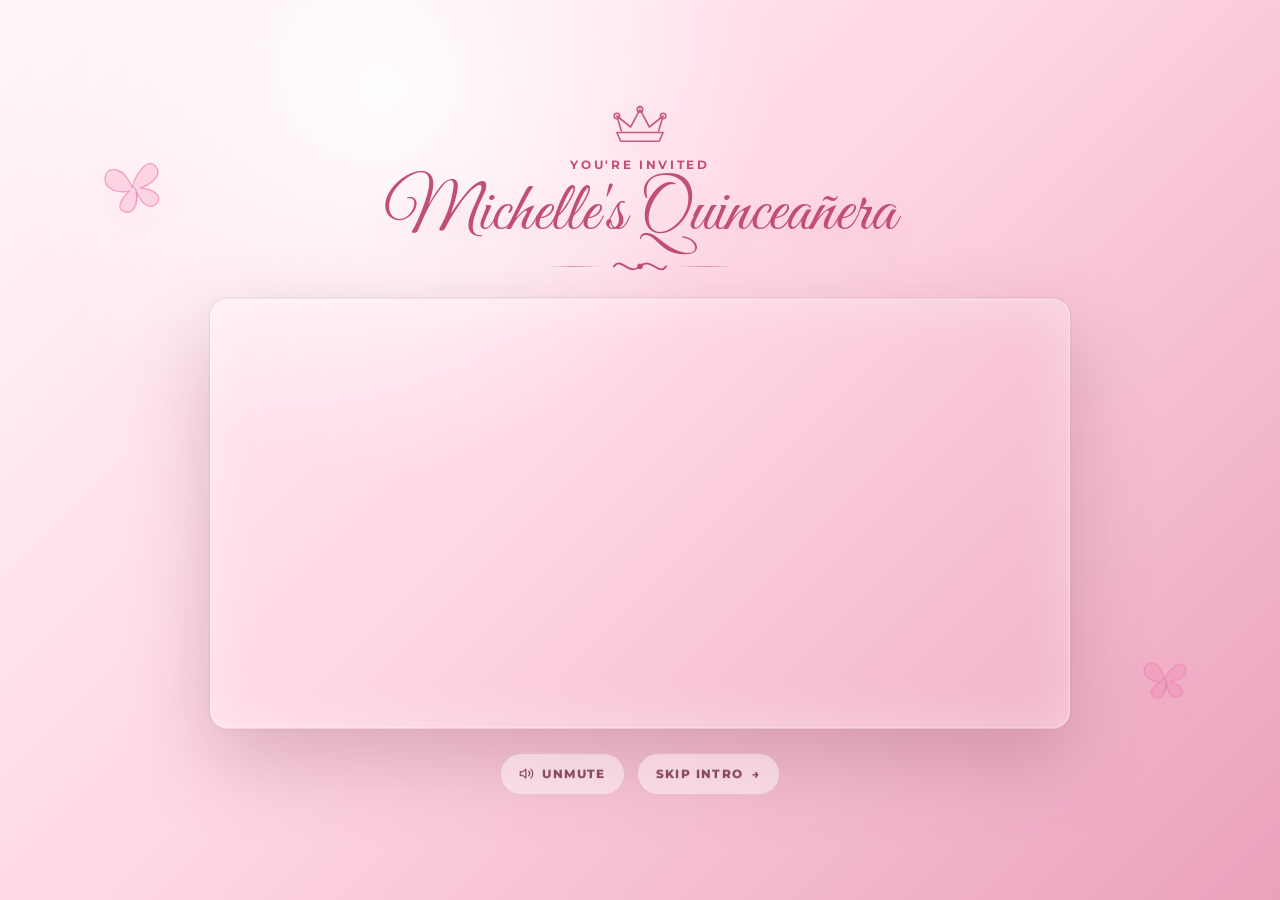
==== commit f9ad8f87: "update" ====
--- a/index.html
+++ b/index.html
@@ -13,6 +13,7 @@
     <link rel="stylesheet" href="styles.css" />
   </head>
   <body>
+    <script>if (!sessionStorage.getItem("intro-seen")) window.location.replace("intro.html");</script>
     <div class="petal-field" aria-hidden="true"></div>
 
     <main class="page-shell">
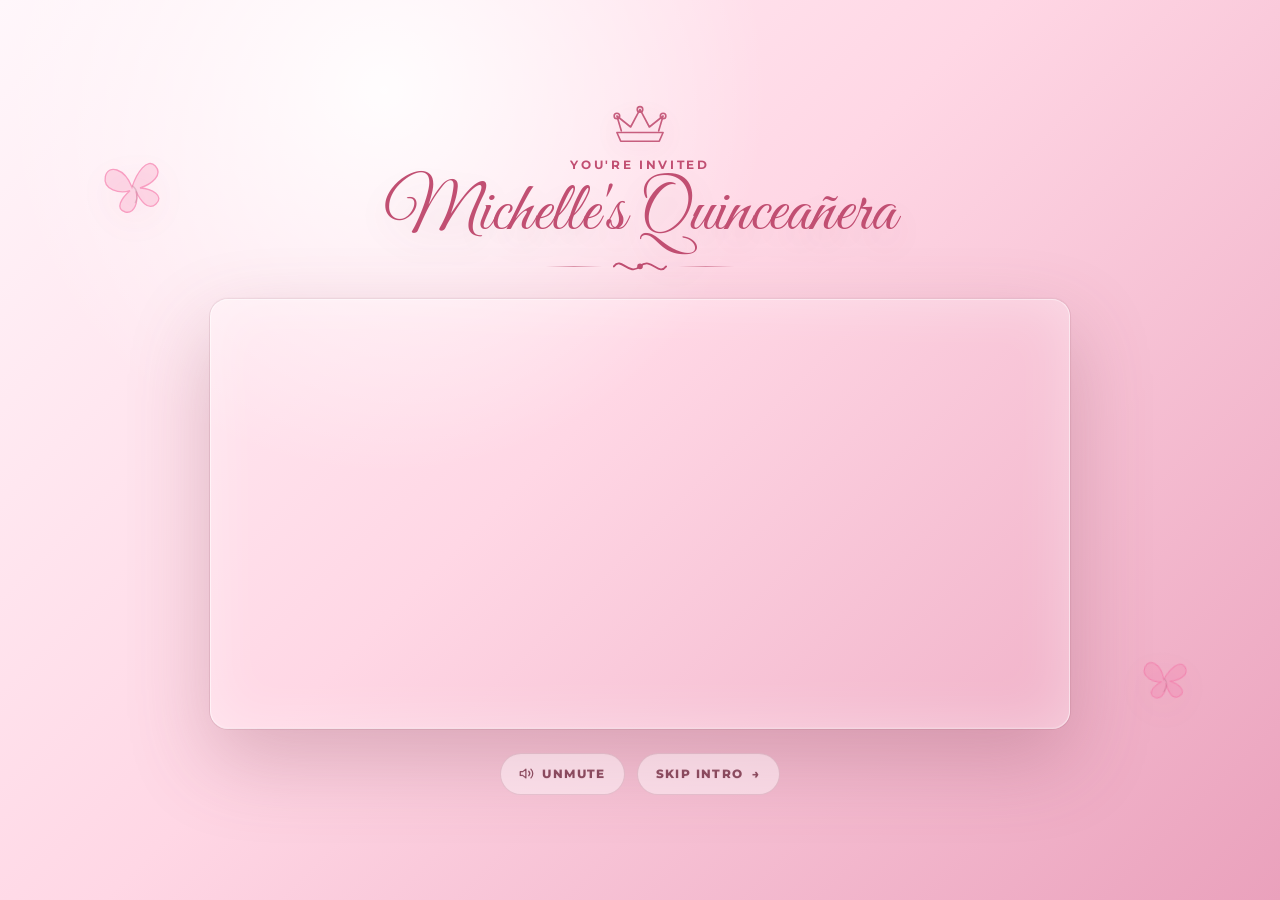
==== commit 9f3db33b: "update3" ====
--- a/index.html
+++ b/index.html
@@ -4,6 +4,19 @@
     <meta charset="UTF-8" />
     <meta name="viewport" content="width=device-width, initial-scale=1.0" />
     <title>Michelle's Quinceanera Hero</title>
+
+    <!-- Open Graph / Link Preview -->
+    <meta property="og:type" content="website" />
+    <meta property="og:url" content="https://stephy0125-coder.github.io/michelle-15-landing/index.html" />
+    <meta property="og:title" content="You're Invited 🌸 Michelle's Quinceañera" />
+    <meta property="og:description" content="Join us for a magical celebration on June 20, 2026. Click to open your invitation ✨" />
+    <meta property="og:image" content="https://stephy0125-coder.github.io/michelle-15-landing/assets/Img6.png" />
+
+    <!-- Twitter / iMessage -->
+    <meta name="twitter:card" content="summary_large_image" />
+    <meta name="twitter:title" content="You're Invited 🌸 Michelle's Quinceañera" />
+    <meta name="twitter:description" content="Join us for a magical celebration on June 20, 2026. Click to open your invitation ✨" />
+    <meta name="twitter:image" content="https://stephy0125-coder.github.io/michelle-15-landing/assets/Img6.png" />
     <link rel="preconnect" href="https://fonts.googleapis.com" />
     <link rel="preconnect" href="https://fonts.gstatic.com" crossorigin />
     <link
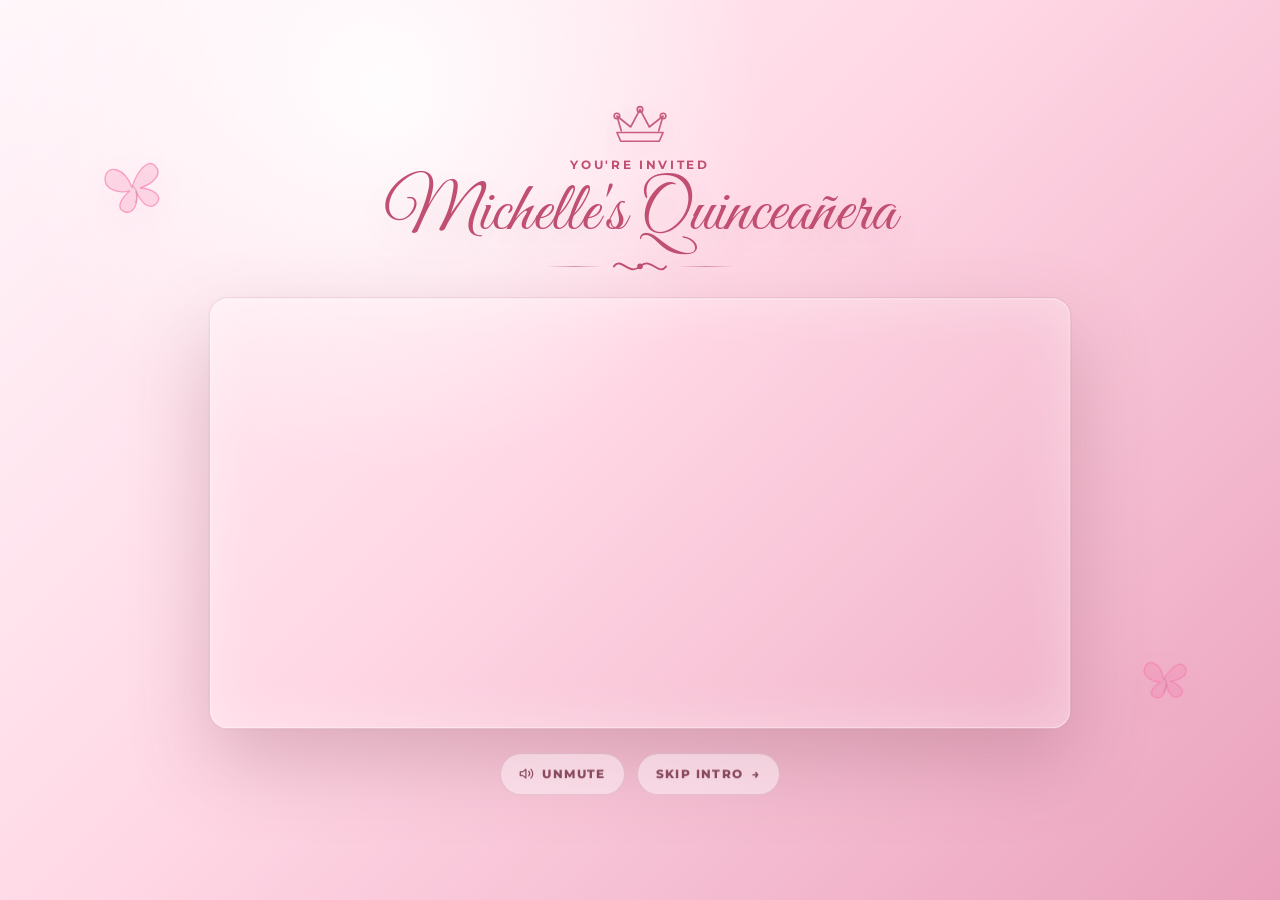
==== commit f48b6f1e: "updated4" ====
--- a/index.html
+++ b/index.html
@@ -5,18 +5,23 @@
     <meta name="viewport" content="width=device-width, initial-scale=1.0" />
     <title>Michelle's Quinceanera Hero</title>
 
-    <!-- Open Graph / Link Preview -->
+    <!-- Open Graph / WhatsApp & Link Preview -->
     <meta property="og:type" content="website" />
+    <meta property="og:site_name" content="Michelle's Quinceañera" />
     <meta property="og:url" content="https://stephy0125-coder.github.io/michelle-15-landing/index.html" />
     <meta property="og:title" content="You're Invited 🌸 Michelle's Quinceañera" />
     <meta property="og:description" content="Join us for a magical celebration on June 20, 2026. Click to open your invitation ✨" />
-    <meta property="og:image" content="https://stephy0125-coder.github.io/michelle-15-landing/assets/Img6.png" />
+    <meta property="og:image" content="https://stephy0125-coder.github.io/michelle-15-landing/assets/preview-card.jpg" />
+    <meta property="og:image:type" content="image/jpeg" />
+    <meta property="og:image:width" content="1200" />
+    <meta property="og:image:height" content="630" />
+    <meta property="og:image:alt" content="Michelle's Quinceañera — June 20, 2026" />
 
     <!-- Twitter / iMessage -->
     <meta name="twitter:card" content="summary_large_image" />
     <meta name="twitter:title" content="You're Invited 🌸 Michelle's Quinceañera" />
     <meta name="twitter:description" content="Join us for a magical celebration on June 20, 2026. Click to open your invitation ✨" />
-    <meta name="twitter:image" content="https://stephy0125-coder.github.io/michelle-15-landing/assets/Img6.png" />
+    <meta name="twitter:image" content="https://stephy0125-coder.github.io/michelle-15-landing/assets/preview-card.jpg" />
     <link rel="preconnect" href="https://fonts.googleapis.com" />
     <link rel="preconnect" href="https://fonts.gstatic.com" crossorigin />
     <link
